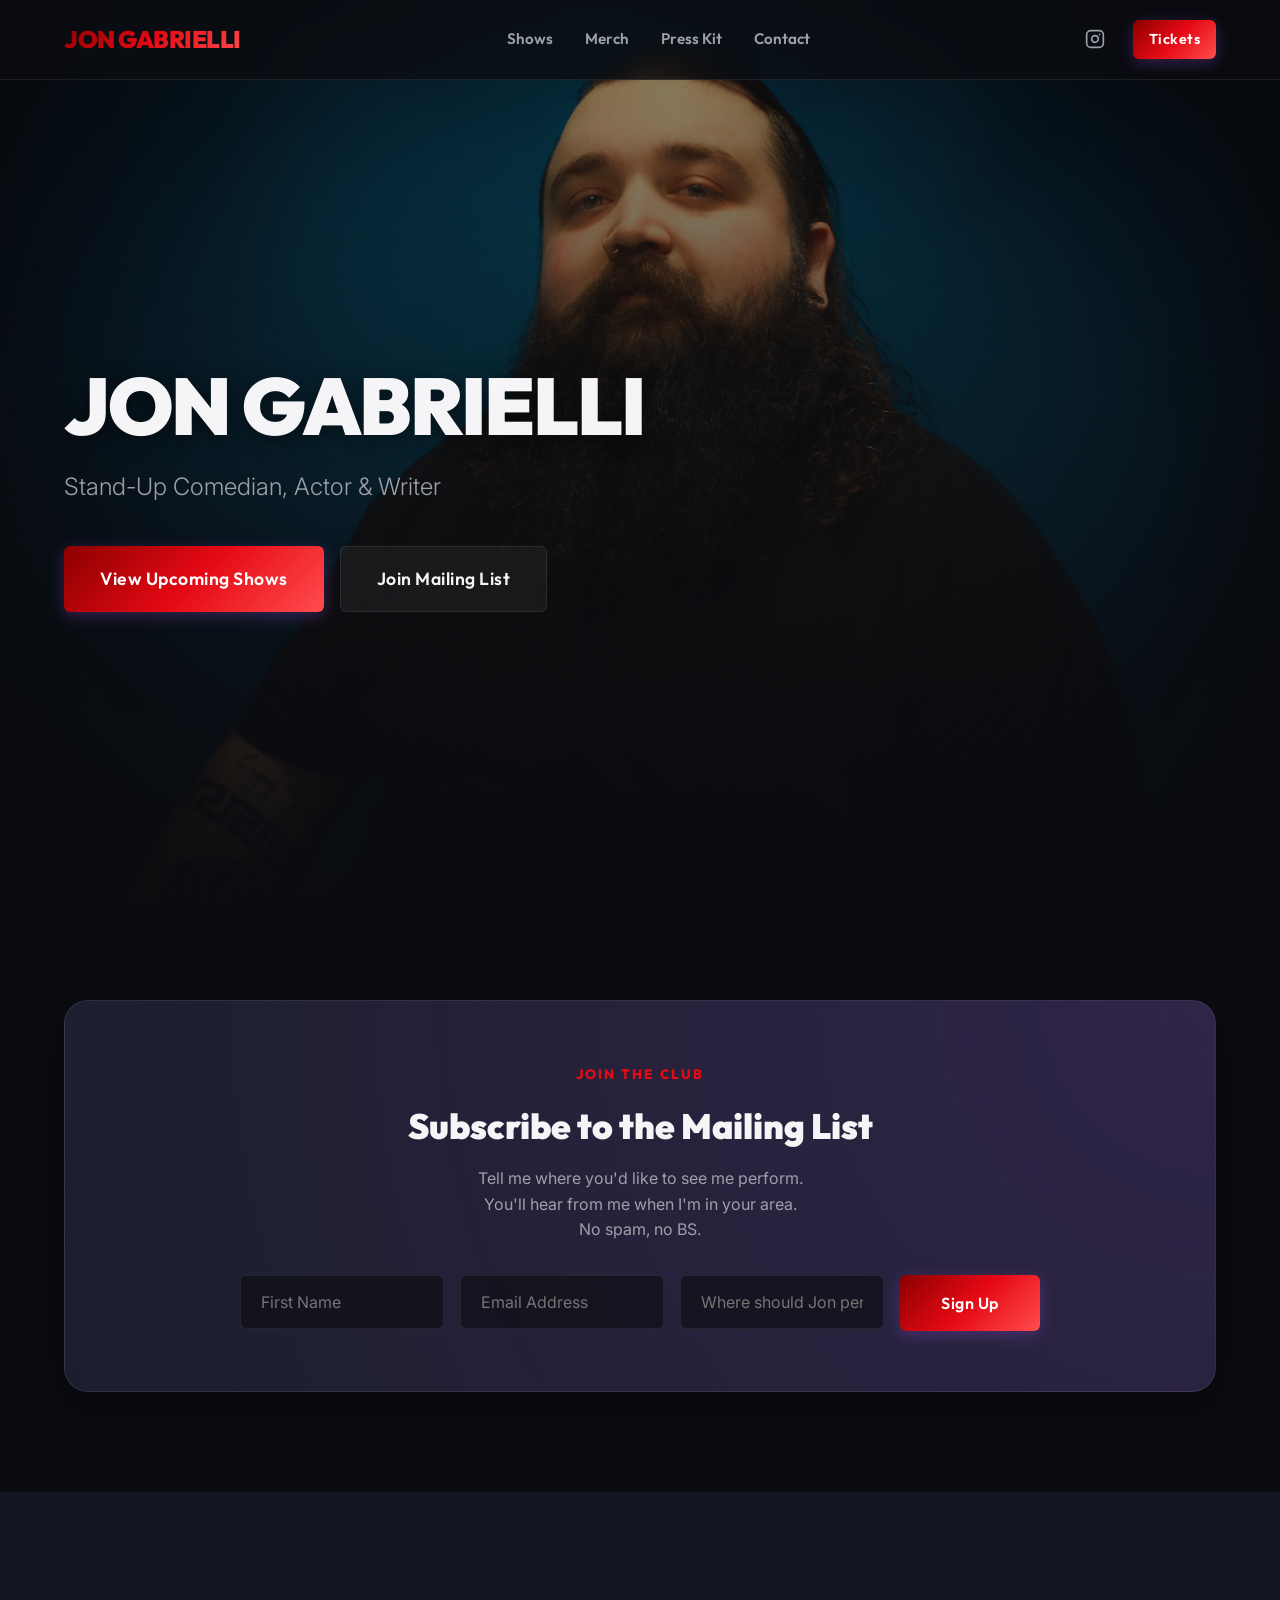
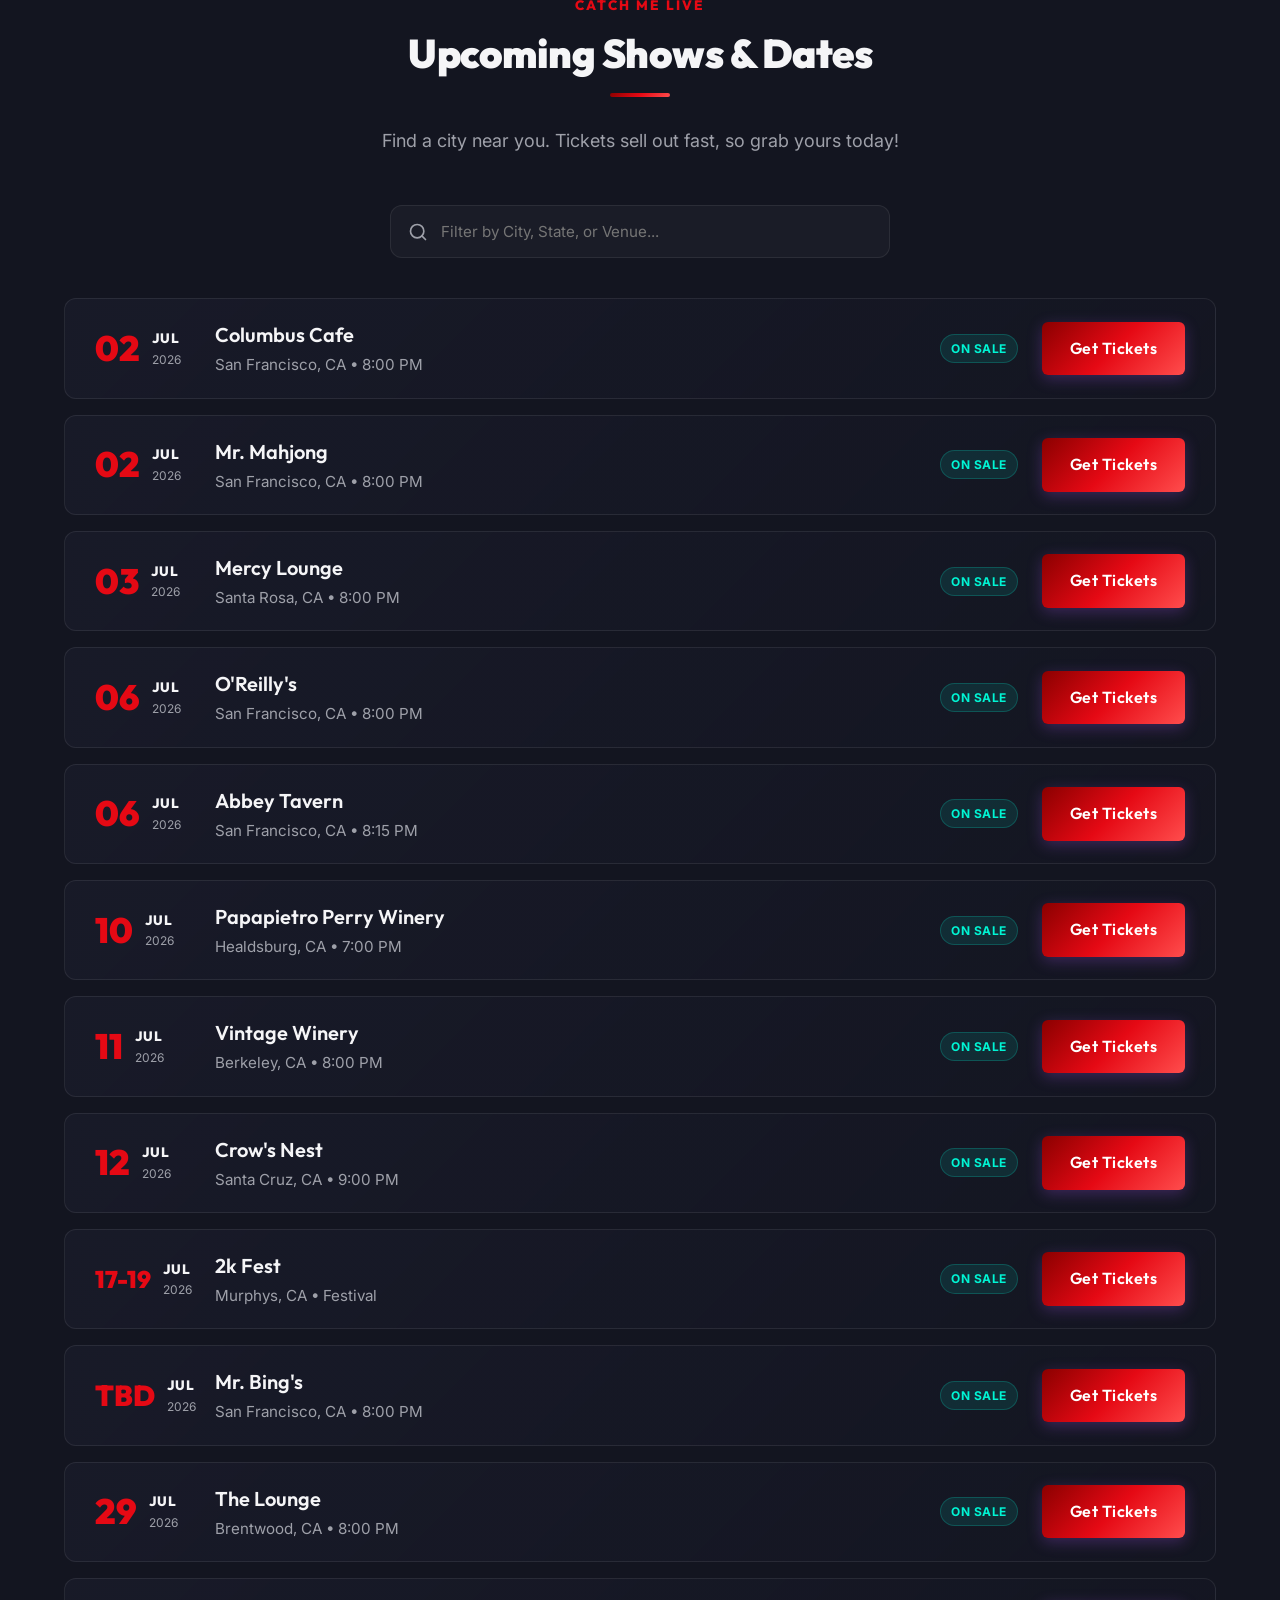
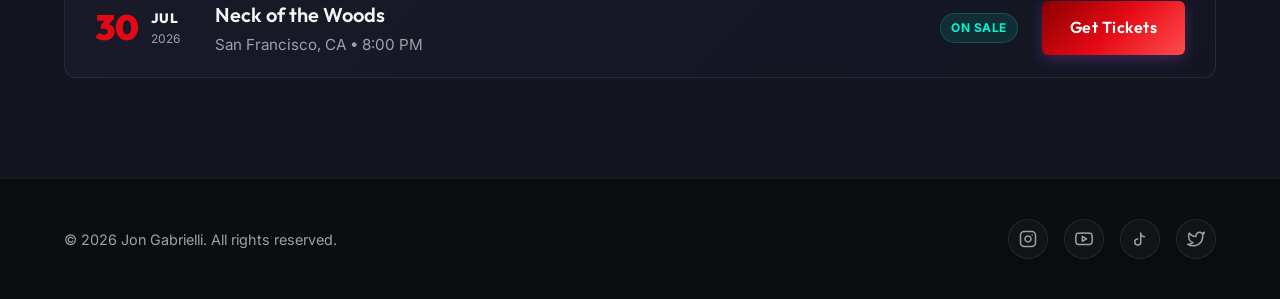
==== index.html @ cf444028 "Add upcoming July performance show dates list and search filter to homepage" ====
<!DOCTYPE html>
<html lang="en">

<head>
    <meta charset="UTF-8">
    <meta name="viewport" content="width=device-width, initial-scale=1.0">
    <meta name="description"
        content="Official homepage of stand-up comedian Jon Gabrielli. Get upcoming live shows, tickets, and join the mailing list for exclusive pre-sales.">
    <title>Jon Gabrielli | Comedian, Actor & Writer</title>
    <!-- Google Fonts -->
    <link rel="preconnect" href="https://fonts.googleapis.com">
    <link rel="preconnect" href="https://fonts.gstatic.com" crossorigin>
    <link
        href="https://fonts.googleapis.com/css2?family=Inter:wght@300;400;500;600;700&family=Outfit:wght@400;600;800;900&display=swap"
        rel="stylesheet">
    <link rel="stylesheet" href="style.css">
</head>

<body>

    <!-- Sticky Header -->
    <header class="header">
        <div class="header-container">
            <a href="index.html" class="logo">JON GABRIELLI</a>
            <nav class="nav">
                <a href="index.html" class="nav-link active">Shows</a>
                <a href="merch.html" class="nav-link">Merch</a>
                <a href="press.html" class="nav-link">Press Kit</a>
                <a href="contact.html" class="nav-link">Contact</a>
            </nav>
            <div class="header-actions">
                <a href="https://www.instagram.com/jongabcomedy/" target="_blank" rel="noopener" aria-label="Instagram" class="header-social-link">
                    <svg class="social-svg" xmlns="http://www.w3.org/2000/svg" viewBox="0 0 24 24" fill="none" stroke="currentColor" stroke-width="2" stroke-linecap="round" stroke-linejoin="round"><rect x="2" y="2" width="20" height="20" rx="5" ry="5"></rect><path d="M16 11.37A4 4 0 1 1 12.63 8 4 4 0 0 1 16 11.37z"></path><line x1="17.5" y1="6.5" x2="17.51" y2="6.5"></line></svg>
                </a>
                <a href="index.html#shows" class="btn btn-primary btn-sm header-cta">Tickets</a>
                <button class="menu-toggle-btn" id="menu-toggle-btn" aria-label="Toggle Navigation Menu">
                    <svg class="menu-icon" xmlns="http://www.w3.org/2000/svg" viewBox="0 0 24 24" fill="none" stroke="currentColor" stroke-width="2" stroke-linecap="round" stroke-linejoin="round">
                        <line x1="3" y1="12" x2="21" y2="12" class="line-mid"></line>
                        <line x1="3" y1="6" x2="21" y2="6" class="line-top"></line>
                        <line x1="3" y1="18" x2="21" y2="18" class="line-bot"></line>
                    </svg>
                </button>
            </div>
        </div>
    </header>

    <!-- Hero Section (No Scroll Down Indicator) -->
    <section id="home" class="hero"
        style="background-image: linear-gradient(rgba(11, 12, 16, 0.4), rgba(11, 12, 16, 0.95)), url('Assests/A14I5695_1_optimized_1500.jpg');">
        <div class="hero-content">
            <h1 class="hero-title">JON GABRIELLI</h1>
            <p class="hero-subtitle">Stand-Up Comedian, Actor &amp; Writer</p>
            <div class="hero-actions-container">
                <a href="index.html#shows" class="btn btn-primary btn-lg">View Upcoming Shows</a>
                <a href="index.html#newsletter" class="btn btn-secondary btn-lg">Join Mailing List</a>
            </div>
        </div>
    </section>

    <main>
        <!-- Newsletter Signup Section (Moved up, first on home page) -->
        <section id="newsletter" class="section newsletter-section">
            <div class="container">
                <div class="newsletter-card">
                    <div class="newsletter-content">
                        <span class="newsletter-tag">Join The Club</span>
                        <h2 class="newsletter-title">Subscribe to the Mailing List</h2>
                        <p class="newsletter-desc">Tell me where you'd like to see me perform.<br>You'll hear from me when I'm in your area.<br>No spam, no BS.</p>
                        <form id="newsletter-form" class="newsletter-form">
                            <div class="form-group-row">
                                <div class="form-group">
                                    <input type="text" id="nl-name" required placeholder="First Name">
                                    <span class="form-error-msg">Name is required</span>
                                </div>
                                <div class="form-group">
                                    <input type="email" id="nl-email" required placeholder="Email Address">
                                    <span class="form-error-msg">Enter a valid email address</span>
                                </div>
                                <div class="form-group">
                                    <input type="text" id="nl-city" required placeholder="Where should Jon perform?">
                                    <span class="form-error-msg">City is required</span>
                                </div>
                                <button type="submit" class="btn btn-primary btn-submit">Sign Up</button>
                            </div>
                        </form>
                        <div id="newsletter-success" class="newsletter-success-msg" style="display: none;">
                            <svg class="success-icon" xmlns="http://www.w3.org/2000/svg" viewBox="0 0 24 24" fill="none"
                                stroke="currentColor" stroke-width="3" stroke-linecap="round" stroke-linejoin="round">
                                <polyline points="20 6 9 17 4 12"></polyline>
                            </svg>
                            <h3>You're in! Check your inbox for updates.</h3>
                        </div>
                    </div>
                </div>
            </div>
        </section>

        <!-- Upcoming Shows Section (Moved down, below newsletter; no tour/touring wording) -->
        <section id="shows" class="section tour-section">
            <div class="container">
                <div class="section-header-center">
                    <span class="section-tag">Catch Me Live</span>
                    <h2 class="section-title">Upcoming Shows &amp; Dates</h2>
                    <div class="section-divider-center"></div>
                    <p class="section-subtitle">Find a city near you. Tickets sell out fast, so grab yours today!</p>
                </div>

                <!-- Search Filter -->
                <div class="tour-filter-wrapper">
                    <div class="search-input-container">
                        <svg class="search-icon" xmlns="http://www.w3.org/2000/svg" viewBox="0 0 24 24" fill="none"
                            stroke="currentColor" stroke-width="2" stroke-linecap="round" stroke-linejoin="round">
                            <circle cx="11" cy="11" r="8"></circle>
                            <line x1="21" y1="21" x2="16.65" y2="16.65"></line>
                        </svg>
                        <input type="text" id="tour-search" placeholder="Filter by City, State, or Venue...">
                    </div>
                </div>

                <!-- Shows List -->
                <div class="tour-list" id="tour-list">
                    <!-- Show Item 1 -->
                    <div class="tour-item" data-location="san francisco ca columbus cafe sf jul july 2 8pm">
                        <div class="tour-date">
                            <span class="tour-day">02</span>
                            <div class="tour-month-year">
                                <span class="tour-month">JUL</span>
                                <span class="tour-year">2026</span>
                            </div>
                        </div>
                        <div class="tour-info">
                            <h3 class="tour-venue">Columbus Cafe</h3>
                            <p class="tour-city">San Francisco, CA &bull; 8:00 PM</p>
                        </div>
                        <div class="tour-status-action">
                            <span class="badge badge-success">On Sale</span>
                            <a href="https://www.instagram.com/jongabcomedy/" target="_blank" rel="noopener" class="btn btn-primary tour-btn">Get Tickets</a>
                        </div>
                    </div>

                    <!-- Show Item 2 -->
                    <div class="tour-item" data-location="san francisco ca mr mahjong sf jul july 2 8pm">
                        <div class="tour-date">
                            <span class="tour-day">02</span>
                            <div class="tour-month-year">
                                <span class="tour-month">JUL</span>
                                <span class="tour-year">2026</span>
                            </div>
                        </div>
                        <div class="tour-info">
                            <h3 class="tour-venue">Mr. Mahjong</h3>
                            <p class="tour-city">San Francisco, CA &bull; 8:00 PM</p>
                        </div>
                        <div class="tour-status-action">
                            <span class="badge badge-success">On Sale</span>
                            <a href="https://www.instagram.com/jongabcomedy/" target="_blank" rel="noopener" class="btn btn-primary tour-btn">Get Tickets</a>
                        </div>
                    </div>

                    <!-- Show Item 3 -->
                    <div class="tour-item" data-location="santa rosa ca mercy lounge jul july 3 8pm">
                        <div class="tour-date">
                            <span class="tour-day">03</span>
                            <div class="tour-month-year">
                                <span class="tour-month">JUL</span>
                                <span class="tour-year">2026</span>
                            </div>
                        </div>
                        <div class="tour-info">
                            <h3 class="tour-venue">Mercy Lounge</h3>
                            <p class="tour-city">Santa Rosa, CA &bull; 8:00 PM</p>
                        </div>
                        <div class="tour-status-action">
                            <span class="badge badge-success">On Sale</span>
                            <a href="https://www.instagram.com/jongabcomedy/" target="_blank" rel="noopener" class="btn btn-primary tour-btn">Get Tickets</a>
                        </div>
                    </div>

                    <!-- Show Item 4 -->
                    <div class="tour-item" data-location="san francisco ca oreillys sf jul july 6 8pm">
                        <div class="tour-date">
                            <span class="tour-day">06</span>
                            <div class="tour-month-year">
                                <span class="tour-month">JUL</span>
                                <span class="tour-year">2026</span>
                            </div>
                        </div>
                        <div class="tour-info">
                            <h3 class="tour-venue">O'Reilly's</h3>
                            <p class="tour-city">San Francisco, CA &bull; 8:00 PM</p>
                        </div>
                        <div class="tour-status-action">
                            <span class="badge badge-success">On Sale</span>
                            <a href="https://www.instagram.com/jongabcomedy/" target="_blank" rel="noopener" class="btn btn-primary tour-btn">Get Tickets</a>
                        </div>
                    </div>

                    <!-- Show Item 5 -->
                    <div class="tour-item" data-location="san francisco ca abbey tavern sf jul july 6 815pm">
                        <div class="tour-date">
                            <span class="tour-day">06</span>
                            <div class="tour-month-year">
                                <span class="tour-month">JUL</span>
                                <span class="tour-year">2026</span>
                            </div>
                        </div>
                        <div class="tour-info">
                            <h3 class="tour-venue">Abbey Tavern</h3>
                            <p class="tour-city">San Francisco, CA &bull; 8:15 PM</p>
                        </div>
                        <div class="tour-status-action">
                            <span class="badge badge-success">On Sale</span>
                            <a href="https://www.instagram.com/jongabcomedy/" target="_blank" rel="noopener" class="btn btn-primary tour-btn">Get Tickets</a>
                        </div>
                    </div>

                    <!-- Show Item 6 -->
                    <div class="tour-item" data-location="healdsburg ca papapietro perry winery jul july 10 7pm">
                        <div class="tour-date">
                            <span class="tour-day">10</span>
                            <div class="tour-month-year">
                                <span class="tour-month">JUL</span>
                                <span class="tour-year">2026</span>
                            </div>
                        </div>
                        <div class="tour-info">
                            <h3 class="tour-venue">Papapietro Perry Winery</h3>
                            <p class="tour-city">Healdsburg, CA &bull; 7:00 PM</p>
                        </div>
                        <div class="tour-status-action">
                            <span class="badge badge-success">On Sale</span>
                            <a href="https://www.instagram.com/jongabcomedy/" target="_blank" rel="noopener" class="btn btn-primary tour-btn">Get Tickets</a>
                        </div>
                    </div>

                    <!-- Show Item 7 -->
                    <div class="tour-item" data-location="berkeley berekely ca vintage winery jul july 11 8pm">
                        <div class="tour-date">
                            <span class="tour-day">11</span>
                            <div class="tour-month-year">
                                <span class="tour-month">JUL</span>
                                <span class="tour-year">2026</span>
                            </div>
                        </div>
                        <div class="tour-info">
                            <h3 class="tour-venue">Vintage Winery</h3>
                            <p class="tour-city">Berkeley, CA &bull; 8:00 PM</p>
                        </div>
                        <div class="tour-status-action">
                            <span class="badge badge-success">On Sale</span>
                            <a href="https://www.instagram.com/jongabcomedy/" target="_blank" rel="noopener" class="btn btn-primary tour-btn">Get Tickets</a>
                        </div>
                    </div>

                    <!-- Show Item 8 -->
                    <div class="tour-item" data-location="santa cruz ca crows nest jul july 12 9pm">
                        <div class="tour-date">
                            <span class="tour-day">12</span>
                            <div class="tour-month-year">
                                <span class="tour-month">JUL</span>
                                <span class="tour-year">2026</span>
                            </div>
                        </div>
                        <div class="tour-info">
                            <h3 class="tour-venue">Crow's Nest</h3>
                            <p class="tour-city">Santa Cruz, CA &bull; 9:00 PM</p>
                        </div>
                        <div class="tour-status-action">
                            <span class="badge badge-success">On Sale</span>
                            <a href="https://www.instagram.com/jongabcomedy/" target="_blank" rel="noopener" class="btn btn-primary tour-btn">Get Tickets</a>
                        </div>
                    </div>

                    <!-- Show Item 9 -->
                    <div class="tour-item" data-location="murphys ca 2k fest 2kfest jul july 17 18 19">
                        <div class="tour-date">
                            <span class="tour-day" style="font-size: 1.5rem; line-height: 1.5;">17-19</span>
                            <div class="tour-month-year">
                                <span class="tour-month">JUL</span>
                                <span class="tour-year">2026</span>
                            </div>
                        </div>
                        <div class="tour-info">
                            <h3 class="tour-venue">2k Fest</h3>
                            <p class="tour-city">Murphys, CA &bull; Festival</p>
                        </div>
                        <div class="tour-status-action">
                            <span class="badge badge-success">On Sale</span>
                            <a href="https://www.instagram.com/jongabcomedy/" target="_blank" rel="noopener" class="btn btn-primary tour-btn">Get Tickets</a>
                        </div>
                    </div>

                    <!-- Show Item 10 -->
                    <div class="tour-item" data-location="san francisco ca mr bings sf jul july tbd 8pm">
                        <div class="tour-date">
                            <span class="tour-day" style="font-size: 1.8rem; line-height: 1.2;">TBD</span>
                            <div class="tour-month-year">
                                <span class="tour-month">JUL</span>
                                <span class="tour-year">2026</span>
                            </div>
                        </div>
                        <div class="tour-info">
                            <h3 class="tour-venue">Mr. Bing's</h3>
                            <p class="tour-city">San Francisco, CA &bull; 8:00 PM</p>
                        </div>
                        <div class="tour-status-action">
                            <span class="badge badge-success">On Sale</span>
                            <a href="https://www.instagram.com/jongabcomedy/" target="_blank" rel="noopener" class="btn btn-primary tour-btn">Get Tickets</a>
                        </div>
                    </div>

                    <!-- Show Item 11 -->
                    <div class="tour-item" data-location="brentwood ca the lounge jul july 29 8pm">
                        <div class="tour-date">
                            <span class="tour-day">29</span>
                            <div class="tour-month-year">
                                <span class="tour-month">JUL</span>
                                <span class="tour-year">2026</span>
                            </div>
                        </div>
                        <div class="tour-info">
                            <h3 class="tour-venue">The Lounge</h3>
                            <p class="tour-city">Brentwood, CA &bull; 8:00 PM</p>
                        </div>
                        <div class="tour-status-action">
                            <span class="badge badge-success">On Sale</span>
                            <a href="https://www.instagram.com/jongabcomedy/" target="_blank" rel="noopener" class="btn btn-primary tour-btn">Get Tickets</a>
                        </div>
                    </div>

                    <!-- Show Item 12 -->
                    <div class="tour-item" data-location="san francisco ca neck of the woods sf jul july 30 8pm">
                        <div class="tour-date">
                            <span class="tour-day">30</span>
                            <div class="tour-month-year">
                                <span class="tour-month">JUL</span>
                                <span class="tour-year">2026</span>
                            </div>
                        </div>
                        <div class="tour-info">
                            <h3 class="tour-venue">Neck of the Woods</h3>
                            <p class="tour-city">San Francisco, CA &bull; 8:00 PM</p>
                        </div>
                        <div class="tour-status-action">
                            <span class="badge badge-success">On Sale</span>
                            <a href="https://www.instagram.com/jongabcomedy/" target="_blank" rel="noopener" class="btn btn-primary tour-btn">Get Tickets</a>
                        </div>
                    </div>
                </div>

                <!-- Empty Search State -->
                <div id="no-tour-results" style="display: none; text-align: center; color: var(--color-text-secondary); margin-top: 40px; font-family: 'Outfit', sans-serif;">
                    <p>No shows found matching your search. Keep checking back for added dates!</p>
                </div>
            </div>
        </section>
    </main>

    <!-- Footer -->
    <footer class="footer">
        <div class="container">
            <div class="footer-bottom">
                <p>&copy; 2026 Jon Gabrielli. All rights reserved.</p>
                <div class="social-links">
                    <a href="https://www.instagram.com/jongabcomedy/" target="_blank" rel="noopener" aria-label="Instagram">
                        <svg class="social-svg" xmlns="http://www.w3.org/2000/svg" viewBox="0 0 24 24" fill="none"
                            stroke="currentColor" stroke-width="2" stroke-linecap="round" stroke-linejoin="round">
                            <rect x="2" y="2" width="20" height="20" rx="5" ry="5"></rect>
                            <path d="M16 11.37A4 4 0 1 1 12.63 8 4 4 0 0 1 16 11.37z"></path>
                            <line x1="17.5" y1="6.5" x2="17.51" y2="6.5"></line>
                        </svg>
                    </a>
                    <a href="https://youtube.com" target="_blank" rel="noopener" aria-label="YouTube">
                        <svg class="social-svg" xmlns="http://www.w3.org/2000/svg" viewBox="0 0 24 24" fill="none"
                            stroke="currentColor" stroke-width="2" stroke-linecap="round" stroke-linejoin="round">
                            <path
                                d="M22.54 6.42a2.78 2.78 0 0 0-1.94-2C18.88 4 12 4 12 4s-6.88 0-8.6.46a2.78 2.78 0 0 0-1.94 2A29 29 0 0 0 1 11.75a29 29 0 0 0 .46 5.33A2.78 2.78 0 0 0 3.4 19c1.72.46 8.6.46 8.6.46s6.88 0 8.6-.46a2.78 2.78 0 0 0 1.94-2 29 29 0 0 0 .46-5.25 29 29 0 0 0-.46-5.33z">
                            </path>
                            <polygon points="9.75 15.02 15.5 11.75 9.75 8.48 9.75 15.02"></polygon>
                        </svg>
                    </a>
                    <a href="https://tiktok.com" target="_blank" rel="noopener" aria-label="TikTok">
                        <svg class="social-svg" xmlns="http://www.w3.org/2000/svg" viewBox="0 0 24 24" fill="none"
                            stroke="currentColor" stroke-width="2" stroke-linecap="round" stroke-linejoin="round">
                            <path d="M9 12a4 4 0 1 0 4 4V4a5 5 0 0 0 5 5"></path>
                        </svg>
                    </a>
                    <a href="https://twitter.com" target="_blank" rel="noopener" aria-label="X">
                        <svg class="social-svg" xmlns="http://www.w3.org/2000/svg" viewBox="0 0 24 24" fill="none"
                            stroke="currentColor" stroke-width="2" stroke-linecap="round" stroke-linejoin="round">
                            <path
                                d="M23 3a10.9 10.9 0 0 1-3.14 1.53 4.48 4.48 0 0 0-7.86 3v1A10.66 10.66 0 0 1 3 4s-4 9 5 13a11.64 11.64 0 0 1-7 2c9 5 20 0 20-11.5a4.5 4.5 0 0 0-.08-.83A7.72 7.72 0 0 0 23 3z">
                            </path>
                        </svg>
                    </a>
                </div>
            </div>
        </div>
    </footer>



    <!-- Core Logic -->
    <script src="script.js"></script>
</body>

</html>
---- style.css ----
/* ==========================================================================
   DESIGN SYSTEM & VARIABLES
   ========================================================================== */
:root {
    /* Color Palette */
    --color-bg-primary: #0b0c10;
    --color-bg-secondary: #131520;
    --color-bg-card: #1c1e2e;
    --color-accent: #e50914;
    --color-accent-hover: #ff3333;
    --color-accent-rgb: 229, 9, 20;
    --color-text-primary: #f5f5f7;
    --color-text-secondary: #9ea0a9;
    --color-border: rgba(255, 255, 255, 0.08);
    --color-border-hover: rgba(255, 255, 255, 0.15);
    
    /* Semantic Colors */
    --color-success: #00f5d4;
    --color-warning: #fee440;
    --color-danger: #ff4d4d;
    
    /* Gradients */
    --grad-accent: linear-gradient(135deg, #8b0000, #e50914, #ff4d4d);
    --grad-dark: linear-gradient(180deg, rgba(11, 12, 16, 0.2) 0%, rgba(11, 12, 16, 0.95) 100%);
    --grad-card: linear-gradient(135deg, rgba(28, 30, 46, 0.6) 0%, rgba(20, 22, 34, 0.8) 100%);
    
    /* Layout & Spacing */
    --header-height: 80px;
    --container-width: 1200px;
    --border-radius-sm: 6px;
    --border-radius-md: 12px;
    --border-radius-lg: 24px;
    
    /* Transitions */
    --transition-fast: 0.2s cubic-bezier(0.25, 0.46, 0.45, 0.94);
    --transition-smooth: 0.3s cubic-bezier(0.16, 1, 0.3, 1);
    --transition-bounce: 0.5s cubic-bezier(0.175, 0.885, 0.32, 1.275);
}

/* ==========================================================================
   BASE STYLES & RESET
   ========================================================================== */
* {
    box-sizing: border-box;
    margin: 0;
    padding: 0;
}

html {
    scroll-behavior: smooth;
    font-size: 16px;
}

body {
    font-family: 'Inter', -apple-system, BlinkMacSystemFont, "Segoe UI", Roboto, Helvetica, Arial, sans-serif;
    background-color: var(--color-bg-primary);
    color: var(--color-text-primary);
    line-height: 1.6;
    overflow-x: hidden;
    -webkit-font-smoothing: antialiased;
}

a {
    color: var(--color-accent);
    text-decoration: none;
    transition: color var(--transition-fast);
}

a:hover {
    color: var(--color-accent-hover);
}

img {
    max-width: 100%;
    height: auto;
    display: block;
}

input, button, textarea {
    font-family: inherit;
    font-size: inherit;
    color: inherit;
    border: none;
    background: none;
}

input:focus, button:focus {
    outline: none;
}

/* Scrollbar Styles */
::-webkit-scrollbar {
    width: 10px;
}

::-webkit-scrollbar-track {
    background: var(--color-bg-primary);
}

::-webkit-scrollbar-thumb {
    background: rgba(255, 255, 255, 0.1);
    border-radius: 5px;
    border: 2px solid var(--color-bg-primary);
}

::-webkit-scrollbar-thumb:hover {
    background: var(--color-accent);
}

/* ==========================================================================
   REUSABLE UTILITIES & COMPONENTS
   ========================================================================== */
.container {
    max-width: var(--container-width);
    margin: 0 auto;
    padding: 0 24px;
}

.section {
    padding: 100px 0;
    position: relative;
}

.section-tag {
    display: inline-block;
    font-family: 'Outfit', sans-serif;
    font-weight: 800;
    font-size: 0.85rem;
    text-transform: uppercase;
    letter-spacing: 2px;
    color: var(--color-accent);
    margin-bottom: 12px;
}

.section-title {
    font-family: 'Outfit', sans-serif;
    font-size: 2.5rem;
    font-weight: 900;
    line-height: 1.2;
    margin-bottom: 16px;
    letter-spacing: -0.5px;
}

.section-subtitle {
    font-size: 1.125rem;
    color: var(--color-text-secondary);
    max-width: 600px;
    margin: 0 auto 40px auto;
}

.section-divider {
    width: 60px;
    height: 4px;
    background: var(--grad-accent);
    margin-bottom: 24px;
    border-radius: 2px;
}

.section-divider-center {
    width: 60px;
    height: 4px;
    background: var(--grad-accent);
    margin: 0 auto 30px auto;
    border-radius: 2px;
}

.section-header-center {
    text-align: center;
    margin-bottom: 50px;
}

/* Buttons */
.btn {
    display: inline-flex;
    align-items: center;
    justify-content: center;
    font-family: 'Outfit', sans-serif;
    font-weight: 600;
    border-radius: var(--border-radius-sm);
    padding: 14px 28px;
    cursor: pointer;
    transition: all var(--transition-fast);
    text-align: center;
    letter-spacing: 0.5px;
}

.btn-primary {
    background: var(--grad-accent);
    color: white;
    box-shadow: 0 4px 15px rgba(157, 78, 221, 0.3);
}

.btn-primary:hover {
    transform: translateY(-2px);
    box-shadow: 0 6px 20px rgba(157, 78, 221, 0.5);
    color: white;
}

.btn-primary:active {
    transform: translateY(0);
}

.btn-secondary {
    background: rgba(255, 255, 255, 0.05);
    color: var(--color-text-primary);
    border: 1px solid var(--color-border);
}

.btn-secondary:hover {
    background: rgba(255, 255, 255, 0.1);
    border-color: var(--color-border-hover);
    transform: translateY(-2px);
}

.btn-disabled {
    background: rgba(255, 255, 255, 0.05);
    color: rgba(255, 255, 255, 0.2);
    cursor: not-allowed;
    border: 1px solid rgba(255, 255, 255, 0.02);
}

.btn-sm {
    padding: 8px 16px;
    font-size: 0.9rem;
}

.btn-lg {
    padding: 18px 36px;
    font-size: 1.1rem;
}

.btn-block {
    display: flex;
    width: 100%;
}

.btn-icon-text {
    gap: 8px;
}

.btn-svg {
    width: 18px;
    height: 18px;
}

/* Badges */
.badge {
    display: inline-block;
    padding: 4px 10px;
    border-radius: 20px;
    font-size: 0.75rem;
    font-weight: 700;
    text-transform: uppercase;
    letter-spacing: 0.5px;
}

.badge-success {
    background: rgba(0, 245, 212, 0.1);
    color: var(--color-success);
    border: 1px solid rgba(0, 245, 212, 0.2);
}

.badge-warning {
    background: rgba(254, 228, 64, 0.1);
    color: var(--color-warning);
    border: 1px solid rgba(254, 228, 64, 0.2);
}

.badge-danger {
    background: rgba(247, 37, 133, 0.1);
    color: var(--color-danger);
    border: 1px solid rgba(247, 37, 133, 0.2);
}

/* ==========================================================================
   HEADER SECTION
   ========================================================================== */
.header {
    position: fixed;
    top: 0;
    left: 0;
    width: 100%;
    height: var(--header-height);
    background: rgba(11, 12, 16, 0.75);
    backdrop-filter: blur(12px);
    -webkit-backdrop-filter: blur(12px);
    border-bottom: 1px solid var(--color-border);
    z-index: 99;
    display: flex;
    align-items: center;
    transition: background var(--transition-fast);
}

.header-container {
    width: 100%;
    max-width: var(--container-width);
    margin: 0 auto;
    padding: 0 24px;
    display: flex;
    justify-content: space-between;
    align-items: center;
}

.logo {
    font-family: 'Outfit', sans-serif;
    font-weight: 900;
    font-size: 1.5rem;
    letter-spacing: -0.5px;
    color: var(--color-text-primary);
    background: var(--grad-accent);
    -webkit-background-clip: text;
    -webkit-text-fill-color: transparent;
    transition: transform var(--transition-fast);
}

.logo:hover {
    transform: scale(1.02);
}

.nav {
    display: flex;
    gap: 32px;
}

.nav-link {
    font-family: 'Outfit', sans-serif;
    font-weight: 600;
    color: var(--color-text-secondary);
    font-size: 0.95rem;
    transition: color var(--transition-fast), transform var(--transition-fast);
    position: relative;
    padding: 8px 0;
}

.nav-link::after {
    content: '';
    position: absolute;
    bottom: 0;
    left: 0;
    width: 0;
    height: 2px;
    background: var(--grad-accent);
    transition: width var(--transition-fast);
}

.nav-link:hover {
    color: var(--color-text-primary);
}

.nav-link:hover::after {
    width: 100%;
}

.header-actions {
    display: flex;
    align-items: center;
    gap: 20px;
}

.header-social-link {
    color: var(--color-text-secondary);
    display: flex;
    align-items: center;
    justify-content: center;
    padding: 8px;
    transition: color var(--transition-fast);
}

.header-social-link:hover {
    color: var(--color-accent);
}

.header-social-link .social-svg {
    width: 20px;
    height: 20px;
}

.cart-btn {
    position: relative;
    cursor: pointer;
    padding: 8px;
    border-radius: 50%;
    background: rgba(255, 255, 255, 0.05);
    border: 1px solid var(--color-border);
    display: flex;
    align-items: center;
    justify-content: center;
    transition: all var(--transition-fast);
}

.cart-btn:hover {
    background: rgba(255, 255, 255, 0.1);
    transform: scale(1.05);
    border-color: var(--color-border-hover);
}

.cart-icon {
    width: 20px;
    height: 20px;
    stroke: var(--color-text-primary);
}

.cart-badge {
    position: absolute;
    top: -5px;
    right: -5px;
    background: var(--grad-accent);
    color: white;
    font-family: 'Outfit', sans-serif;
    font-size: 0.7rem;
    font-weight: 800;
    width: 18px;
    height: 18px;
    border-radius: 50%;
    display: flex;
    align-items: center;
    justify-content: center;
    box-shadow: 0 2px 8px rgba(157, 78, 221, 0.5);
    border: 1px solid var(--color-bg-primary);
}

/* ==========================================================================
   HERO SECTION
   ========================================================================== */
.hero {
    height: 100vh;
    min-height: 650px;
    background-size: cover;
    background-position: center 20%;
    background-repeat: no-repeat;
    display: flex;
    align-items: center;
    position: relative;
    padding-top: var(--header-height);
}

.hero-content {
    max-width: var(--container-width);
    margin: 0 auto;
    padding: 0 24px;
    width: 100%;
    position: relative;
    z-index: 2;
}

.hero-tagline {
    font-family: 'Outfit', sans-serif;
    font-weight: 800;
    font-size: 1.1rem;
    letter-spacing: 6px;
    color: var(--color-accent);
    display: block;
    margin-bottom: 12px;
}

.hero-title {
    font-family: 'Outfit', sans-serif;
    font-size: 5rem;
    font-weight: 900;
    line-height: 0.95;
    margin-bottom: 24px;
    letter-spacing: -2px;
    text-shadow: 0 4px 20px rgba(0, 0, 0, 0.5);
}

.hero-subtitle {
    font-size: 1.5rem;
    font-weight: 300;
    color: var(--color-text-secondary);
    margin-bottom: 40px;
    max-width: 600px;
}

.hero-actions-container {
    display: flex;
    gap: 16px;
}

.main-content-spacing {
    padding-top: calc(var(--header-height) + 40px);
    min-height: 80vh;
}

/* ==========================================================================
   BIO SECTION
   ========================================================================== */
.bio-grid {
    display: grid;
    grid-template-columns: 1fr 1.2fr;
    gap: 60px;
    align-items: center;
}

.bio-img-wrapper {
    position: relative;
}

.bio-img {
    border-radius: var(--border-radius-md);
    position: relative;
    z-index: 2;
    box-shadow: 0 10px 30px rgba(0, 0, 0, 0.5);
    border: 1px solid var(--color-border);
}

.bio-img-backdrop {
    position: absolute;
    top: 20px;
    left: -20px;
    right: 20px;
    bottom: -20px;
    border: 2px solid var(--color-accent);
    border-radius: var(--border-radius-md);
    z-index: 1;
    opacity: 0.3;
}

.bio-text p {
    color: var(--color-text-secondary);
    margin-bottom: 20px;
}

.bio-signature {
    margin-top: 30px;
}

.sig-text {
    font-family: 'Outfit', sans-serif;
    font-size: 1.5rem;
    font-weight: 800;
    color: var(--color-text-primary);
    font-style: italic;
}

/* ==========================================================================
   TOUR DATES SECTION
   ========================================================================== */
.tour-section {
    background-color: var(--color-bg-secondary);
}

.tour-filter-wrapper {
    max-width: 500px;
    margin: 0 auto 40px auto;
}

.search-input-container {
    position: relative;
    display: flex;
    align-items: center;
}

.search-icon {
    position: absolute;
    left: 18px;
    width: 20px;
    height: 20px;
    stroke: var(--color-text-secondary);
}

.search-input-container input {
    width: 100%;
    padding: 16px 20px 16px 50px;
    background: rgba(255, 255, 255, 0.03);
    border: 1px solid var(--color-border);
    border-radius: var(--border-radius-md);
    color: var(--color-text-primary);
    font-size: 0.95rem;
    transition: all var(--transition-fast);
}

.search-input-container input:focus {
    border-color: var(--color-accent);
    background: rgba(255, 255, 255, 0.06);
    box-shadow: 0 0 0 3px rgba(157, 78, 221, 0.15);
}

.tour-list {
    display: flex;
    flex-direction: column;
    gap: 16px;
}

.tour-item {
    display: grid;
    grid-template-columns: 100px 1fr 260px;
    align-items: center;
    background: var(--grad-card);
    border: 1px solid var(--color-border);
    border-radius: var(--border-radius-md);
    padding: 20px 30px;
    transition: all var(--transition-fast);
}

.tour-item:hover:not(.sold-out) {
    transform: translateY(-2px);
    border-color: var(--color-border-hover);
    box-shadow: 0 8px 24px rgba(0, 0, 0, 0.2);
}

.tour-date {
    display: flex;
    align-items: center;
    gap: 12px;
}

.tour-day {
    font-family: 'Outfit', sans-serif;
    font-size: 2.2rem;
    font-weight: 900;
    color: var(--color-accent);
    line-height: 1;
}

.tour-month-year {
    display: flex;
    flex-direction: column;
}

.tour-month {
    font-family: 'Outfit', sans-serif;
    font-weight: 800;
    font-size: 0.85rem;
    letter-spacing: 1px;
}

.tour-year {
    font-size: 0.75rem;
    color: var(--color-text-secondary);
}

.tour-info {
    padding-left: 20px;
}

.tour-venue {
    font-family: 'Outfit', sans-serif;
    font-size: 1.25rem;
    font-weight: 600;
    margin-bottom: 2px;
}

.tour-city {
    color: var(--color-text-secondary);
    font-size: 0.95rem;
}

.tour-status-action {
    display: flex;
    align-items: center;
    justify-content: flex-end;
    gap: 24px;
}

.tour-item.sold-out {
    opacity: 0.55;
}

.no-results {
    text-align: center;
    padding: 40px;
    color: var(--color-text-secondary);
    background: rgba(255, 255, 255, 0.02);
    border: 1px dashed var(--color-border);
    border-radius: var(--border-radius-md);
}

/* ==========================================================================
   MERCH STORE SECTION
   ========================================================================== */
.merch-grid {
    display: grid;
    grid-template-columns: repeat(auto-fill, minmax(260px, 1fr));
    gap: 30px;
}

.merch-card {
    background: var(--color-bg-card);
    border: 1px solid var(--color-border);
    border-radius: var(--border-radius-md);
    overflow: hidden;
    transition: all var(--transition-smooth);
    display: flex;
    flex-direction: column;
}

.merch-card:hover {
    transform: translateY(-5px);
    border-color: rgba(255, 255, 255, 0.15);
    box-shadow: 0 12px 30px rgba(0, 0, 0, 0.3);
}

.merch-img-container {
    position: relative;
    padding-top: 100%; /* 1:1 Aspect Ratio */
    background: rgba(255, 255, 255, 0.02);
    overflow: hidden;
}

.merch-img {
    position: absolute;
    top: 0;
    left: 0;
    width: 100%;
    height: 100%;
    object-fit: cover;
    transition: transform var(--transition-smooth);
}

.merch-card:hover .merch-img {
    transform: scale(1.05);
}

.merch-badge {
    position: absolute;
    top: 12px;
    left: 12px;
    background: var(--grad-accent);
    color: white;
    font-family: 'Outfit', sans-serif;
    font-weight: 800;
    font-size: 0.7rem;
    padding: 4px 10px;
    border-radius: 4px;
    letter-spacing: 0.5px;
    text-transform: uppercase;
}

.merch-info {
    padding: 24px;
    flex-grow: 1;
    display: flex;
    flex-direction: column;
}

.merch-name {
    font-family: 'Outfit', sans-serif;
    font-weight: 600;
    font-size: 1.15rem;
    margin-bottom: 8px;
    line-height: 1.3;
}

.merch-price {
    font-family: 'Outfit', sans-serif;
    font-size: 1.25rem;
    font-weight: 800;
    color: var(--color-accent);
    margin-bottom: 12px;
}

.merch-desc {
    color: var(--color-text-secondary);
    font-size: 0.85rem;
    margin-bottom: 20px;
    flex-grow: 1;
    line-height: 1.5;
}

.add-to-cart-btn {
    width: 100%;
}

/* ==========================================================================
   PRESS KIT (EPK) SECTION
   ========================================================================== */
.press-section {
    background-color: var(--color-bg-secondary);
}

.press-downloads-panel {
    display: grid;
    grid-template-columns: 1fr 1fr;
    gap: 30px;
    margin-bottom: 60px;
}

.press-download-card {
    background: var(--color-bg-card);
    border: 1px solid var(--color-border);
    border-radius: var(--border-radius-md);
    padding: 30px;
    display: flex;
    flex-direction: column;
    align-items: flex-start;
}

.press-download-card h3 {
    font-family: 'Outfit', sans-serif;
    font-size: 1.35rem;
    margin-bottom: 8px;
}

.press-download-card p {
    color: var(--color-text-secondary);
    margin-bottom: 24px;
    font-size: 0.95rem;
}

.press-bio-card {
    background: var(--color-bg-card);
    border: 1px solid var(--color-border);
    border-radius: var(--border-radius-md);
    padding: 40px;
    margin: 0 auto 60px auto;
    max-width: 900px;
    box-shadow: 0 10px 30px rgba(0, 0, 0, 0.2);
}

.press-bio-card h2 {
    font-family: 'Outfit', sans-serif;
    font-size: 1.5rem;
    margin-bottom: 20px;
    color: var(--color-accent);
    text-align: center;
}

.press-bio-card p {
    color: var(--color-text-secondary);
    line-height: 1.8;
    font-size: 1.05rem;
    text-align: justify;
}

.press-subtitle-sub {
    font-family: 'Outfit', sans-serif;
    font-size: 1.5rem;
    font-weight: 800;
    margin-bottom: 30px;
    text-align: center;
}

.press-grid {
    display: grid;
    grid-template-columns: repeat(auto-fill, minmax(320px, 1fr));
    gap: 24px;
}

.press-item {
    position: relative;
    border-radius: var(--border-radius-md);
    overflow: hidden;
    padding-top: 66.66%; /* 3:2 Aspect Ratio */
    box-shadow: 0 4px 15px rgba(0, 0, 0, 0.3);
    border: 1px solid var(--color-border);
    background: rgba(255, 255, 255, 0.02);
}

.press-img {
    position: absolute;
    top: 0;
    left: 0;
    width: 100%;
    height: 100%;
    object-fit: cover;
    transition: transform var(--transition-smooth);
}

.press-img.face-focus {
    object-position: center top;
}

.press-img.face-lower {
    object-position: center 75%;
}

.press-item:hover .press-img {
    transform: scale(1.03);
}

.press-item-overlay {
    position: absolute;
    top: 0;
    left: 0;
    right: 0;
    bottom: 0;
    background: rgba(11, 12, 16, 0.6);
    backdrop-filter: blur(4px);
    display: flex;
    justify-content: center;
    align-items: center;
    gap: 16px;
    opacity: 0;
    transition: opacity var(--transition-fast);
}

.press-item:hover .press-item-overlay {
    opacity: 1;
}

.press-action-btn {
    width: 48px;
    height: 48px;
    border-radius: 50%;
    background: var(--grad-accent);
    color: white;
    display: flex;
    align-items: center;
    justify-content: center;
    cursor: pointer;
    box-shadow: 0 4px 10px rgba(0, 0, 0, 0.3);
    transition: transform var(--transition-fast), background var(--transition-fast);
}

.press-action-btn:hover {
    transform: scale(1.1);
}

.press-action-btn svg {
    width: 22px;
    height: 22px;
}

.press-action-btn.download-btn {
    background: rgba(255, 255, 255, 0.1);
    color: white;
    border: 1px solid rgba(255, 255, 255, 0.2);
}

.press-action-btn.download-btn:hover {
    background: white;
    color: var(--color-bg-primary);
}

/* ==========================================================================
   MAILING LIST / NEWSLETTER SECTION
   ========================================================================== */
.newsletter-card {
    background: radial-gradient(circle at top right, rgba(157, 78, 221, 0.15), rgba(11, 12, 16, 0)), var(--color-bg-card);
    border: 1px solid var(--color-border);
    border-radius: var(--border-radius-lg);
    padding: 60px 40px;
    text-align: center;
    box-shadow: 0 15px 40px rgba(0, 0, 0, 0.4);
    position: relative;
    overflow: hidden;
}

.newsletter-tag {
    font-family: 'Outfit', sans-serif;
    font-weight: 800;
    font-size: 0.85rem;
    color: var(--color-accent);
    text-transform: uppercase;
    letter-spacing: 2px;
    margin-bottom: 12px;
    display: inline-block;
}

.newsletter-title {
    font-family: 'Outfit', sans-serif;
    font-size: 2.2rem;
    font-weight: 900;
    margin-bottom: 12px;
}

.newsletter-desc {
    color: var(--color-text-secondary);
    max-width: 500px;
    margin: 0 auto 32px auto;
    font-size: 1rem;
}

.newsletter-form {
    max-width: 800px;
    margin: 0 auto;
}

.form-group-row {
    display: flex;
    gap: 16px;
    align-items: flex-start;
}

.form-group {
    flex-grow: 1;
    position: relative;
    display: flex;
    flex-direction: column;
}

.form-group input {
    width: 100%;
    padding: 16px 20px;
    background: rgba(11, 12, 16, 0.6);
    border: 1px solid var(--color-border);
    border-radius: var(--border-radius-sm);
    color: var(--color-text-primary);
    transition: all var(--transition-fast);
}

.form-group input:focus {
    border-color: var(--color-accent);
    background: rgba(11, 12, 16, 0.8);
}

.form-error-msg {
    color: var(--color-danger);
    font-size: 0.75rem;
    margin-top: 6px;
    text-align: left;
    display: none;
}

.form-group.has-error input {
    border-color: var(--color-danger);
}

.form-group.has-error .form-error-msg {
    display: block;
}

.btn-submit {
    height: 56px;
    min-width: 140px;
}

.newsletter-success-msg {
    padding: 20px;
    display: flex;
    flex-direction: column;
    align-items: center;
    gap: 16px;
}

.success-icon {
    width: 48px;
    height: 48px;
    color: var(--color-success);
    background: rgba(0, 245, 212, 0.1);
    padding: 10px;
    border-radius: 50%;
    border: 1px solid rgba(0, 245, 212, 0.2);
}

.newsletter-success-msg h3 {
    font-family: 'Outfit', sans-serif;
    font-size: 1.5rem;
    font-weight: 800;
}

/* ==========================================================================
   CONTACT SECTION
   ========================================================================== */
.contact-grid {
    display: grid;
    grid-template-columns: repeat(3, 1fr);
    gap: 30px;
}

.contact-card {
    background: var(--grad-card);
    border: 1px solid var(--color-border);
    border-radius: var(--border-radius-md);
    padding: 40px 30px;
    text-align: center;
    transition: all var(--transition-fast);
}

.contact-card:hover {
    transform: translateY(-2px);
    border-color: var(--color-border-hover);
}

.contact-icon-wrapper {
    width: 60px;
    height: 60px;
    border-radius: 50%;
    background: rgba(157, 78, 221, 0.1);
    border: 1px solid rgba(157, 78, 221, 0.2);
    display: flex;
    align-items: center;
    justify-content: center;
    margin: 0 auto 24px auto;
    color: var(--color-accent);
}

.contact-icon-wrapper svg {
    width: 24px;
    height: 24px;
}

.contact-card h3 {
    font-family: 'Outfit', sans-serif;
    font-size: 1.25rem;
    font-weight: 600;
    margin-bottom: 8px;
}

.contact-name {
    font-weight: 500;
    margin-bottom: 4px;
    color: var(--color-text-primary);
}

.contact-email {
    font-size: 0.95rem;
}

/* ==========================================================================
   FOOTER SECTION
   ========================================================================== */
.footer {
    border-top: 1px solid var(--color-border);
    padding: 40px 0;
    background-color: var(--color-bg-primary);
}

.footer-bottom {
    display: flex;
    justify-content: space-between;
    align-items: center;
}

.footer-bottom p {
    color: var(--color-text-secondary);
    font-size: 0.9rem;
}

.social-links {
    display: flex;
    gap: 16px;
}

.social-links a {
    width: 40px;
    height: 40px;
    border-radius: 50%;
    background: rgba(255, 255, 255, 0.03);
    border: 1px solid var(--color-border);
    display: flex;
    align-items: center;
    justify-content: center;
    color: var(--color-text-secondary);
    transition: all var(--transition-fast);
}

.social-links a:hover {
    color: white;
    background: rgba(255, 255, 255, 0.08);
    transform: translateY(-2px);
    border-color: var(--color-border-hover);
}

.social-svg {
    width: 18px;
    height: 18px;
}

/* ==========================================================================
   SHOPPING CART DRAWER
   ========================================================================== */
.cart-drawer-overlay {
    position: fixed;
    top: 0;
    left: 0;
    width: 100vw;
    height: 100vh;
    background: rgba(11, 12, 16, 0.7);
    backdrop-filter: blur(5px);
    z-index: 1000;
    opacity: 0;
    pointer-events: none;
    transition: opacity 0.3s ease;
}

.cart-drawer-overlay.active {
    opacity: 1;
    pointer-events: auto;
}

.cart-drawer {
    position: fixed;
    top: 0;
    right: -420px;
    width: 420px;
    max-width: 100%;
    height: 100vh;
    background: var(--color-bg-secondary);
    border-left: 1px solid var(--color-border);
    box-shadow: -10px 0 30px rgba(0, 0, 0, 0.5);
    z-index: 1001;
    display: flex;
    flex-direction: column;
    transition: right 0.3s cubic-bezier(0.16, 1, 0.3, 1);
}

.cart-drawer.active {
    right: 0;
}

.cart-header {
    padding: 24px;
    border-bottom: 1px solid var(--color-border);
    display: flex;
    justify-content: space-between;
    align-items: center;
}

.cart-header h2 {
    font-family: 'Outfit', sans-serif;
    font-size: 1.4rem;
    font-weight: 800;
}

.close-btn {
    cursor: pointer;
    width: 32px;
    height: 32px;
    border-radius: 50%;
    background: rgba(255, 255, 255, 0.05);
    border: 1px solid var(--color-border);
    display: flex;
    align-items: center;
    justify-content: center;
    color: var(--color-text-secondary);
    transition: all var(--transition-fast);
}

.close-btn:hover {
    background: rgba(255, 255, 255, 0.1);
    color: white;
}

.close-btn svg {
    width: 16px;
    height: 16px;
}

.cart-items {
    flex-grow: 1;
    overflow-y: auto;
    padding: 24px;
    display: flex;
    flex-direction: column;
    gap: 20px;
}

.cart-empty-message {
    height: 100%;
    display: flex;
    flex-direction: column;
    align-items: center;
    justify-content: center;
    text-align: center;
    color: var(--color-text-secondary);
    gap: 16px;
}

.empty-icon {
    width: 48px;
    height: 48px;
    opacity: 0.3;
}

.cart-item {
    display: flex;
    gap: 16px;
    align-items: center;
    padding-bottom: 20px;
    border-bottom: 1px solid rgba(255, 255, 255, 0.05);
}

.cart-item-img {
    width: 70px;
    height: 70px;
    object-fit: cover;
    border-radius: 6px;
    border: 1px solid var(--color-border);
}

.cart-item-info {
    flex-grow: 1;
}

.cart-item-name {
    font-family: 'Outfit', sans-serif;
    font-weight: 600;
    font-size: 0.95rem;
    margin-bottom: 4px;
    color: var(--color-text-primary);
}

.cart-item-price {
    font-size: 0.9rem;
    color: var(--color-accent);
    font-weight: 600;
}

.cart-item-qty-controls {
    display: flex;
    align-items: center;
    gap: 12px;
    margin-top: 8px;
}

.qty-btn {
    width: 24px;
    height: 24px;
    border-radius: 4px;
    border: 1px solid var(--color-border);
    background: rgba(255, 255, 255, 0.03);
    cursor: pointer;
    display: flex;
    align-items: center;
    justify-content: center;
    font-size: 0.8rem;
    transition: all var(--transition-fast);
}

.qty-btn:hover {
    background: rgba(255, 255, 255, 0.08);
}

.cart-item-qty {
    font-size: 0.9rem;
    font-weight: 600;
}

.cart-item-remove {
    cursor: pointer;
    color: var(--color-text-secondary);
    padding: 8px;
    display: flex;
    align-items: center;
    justify-content: center;
    transition: color var(--transition-fast);
}

.cart-item-remove:hover {
    color: var(--color-danger);
}

.cart-item-remove svg {
    width: 18px;
    height: 18px;
}

.cart-footer {
    padding: 24px;
    border-top: 1px solid var(--color-border);
    background: rgba(11, 12, 16, 0.4);
    display: flex;
    flex-direction: column;
    gap: 16px;
}

.cart-summary-line {
    display: flex;
    justify-content: space-between;
    font-size: 0.95rem;
    color: var(--color-text-secondary);
}

.total-line {
    font-family: 'Outfit', sans-serif;
    font-size: 1.25rem;
    font-weight: 800;
    color: var(--color-text-primary);
    border-top: 1px solid var(--color-border);
    padding-top: 12px;
}

/* ==========================================================================
   LIGHTBOX MODAL
   ========================================================================== */
.lightbox-modal {
    position: fixed;
    top: 0;
    left: 0;
    width: 100vw;
    height: 100vh;
    background: rgba(11, 12, 16, 0.95);
    backdrop-filter: blur(10px);
    z-index: 2000;
    display: none;
    justify-content: center;
    align-items: center;
    opacity: 0;
    transition: opacity 0.3s ease;
}

.lightbox-modal.active {
    display: flex;
    opacity: 1;
}

.lightbox-close {
    position: absolute;
    top: 30px;
    right: 30px;
    width: 44px;
    height: 44px;
    border-radius: 50%;
    background: rgba(255, 255, 255, 0.05);
    color: white;
    cursor: pointer;
    display: flex;
    align-items: center;
    justify-content: center;
    transition: background var(--transition-fast);
}

.lightbox-close:hover {
    background: rgba(255, 255, 255, 0.15);
}

.lightbox-close svg {
    width: 20px;
    height: 20px;
}

.lightbox-arrow {
    position: absolute;
    top: 50%;
    transform: translateY(-50%);
    width: 50px;
    height: 50px;
    border-radius: 50%;
    background: rgba(255, 255, 255, 0.05);
    color: white;
    cursor: pointer;
    display: flex;
    align-items: center;
    justify-content: center;
    transition: background var(--transition-fast);
}

.lightbox-arrow:hover {
    background: rgba(255, 255, 255, 0.15);
}

.lightbox-arrow svg {
    width: 22px;
    height: 22px;
}

.lightbox-arrow-left {
    left: 30px;
}

.lightbox-arrow-right {
    right: 30px;
}

.lightbox-content {
    max-width: 80%;
    max-height: 80%;
    display: flex;
    flex-direction: column;
    align-items: center;
}

.lightbox-img {
    max-width: 100%;
    max-height: 70vh;
    object-fit: contain;
    border-radius: var(--border-radius-md);
    box-shadow: 0 10px 40px rgba(0, 0, 0, 0.8);
    border: 1px solid var(--color-border);
}

.lightbox-caption {
    margin-top: 16px;
    color: var(--color-text-secondary);
    font-size: 0.95rem;
    font-family: 'Outfit', sans-serif;
    letter-spacing: 0.5px;
}

.lightbox-actions {
    position: absolute;
    bottom: 35px;
}

/* ==========================================================================
   CHECKOUT MODAL
   ========================================================================== */
.checkout-modal-overlay {
    position: fixed;
    top: 0;
    left: 0;
    width: 100vw;
    height: 100vh;
    background: rgba(11, 12, 16, 0.8);
    backdrop-filter: blur(8px);
    z-index: 1010;
    display: none;
    opacity: 0;
    transition: opacity 0.3s ease;
}

.checkout-modal-overlay.active {
    display: block;
    opacity: 1;
}

.checkout-modal {
    position: fixed;
    top: 50%;
    left: 50%;
    transform: translate(-50%, -50%) scale(0.9);
    width: 500px;
    max-width: 90%;
    max-height: 90vh;
    background: var(--color-bg-secondary);
    border: 1px solid var(--color-border);
    border-radius: var(--border-radius-lg);
    box-shadow: 0 20px 50px rgba(0, 0, 0, 0.6);
    z-index: 1011;
    display: none;
    flex-direction: column;
    padding: 40px;
    overflow-y: auto;
    transition: transform 0.3s cubic-bezier(0.16, 1, 0.3, 1), opacity 0.3s ease;
}

.checkout-modal.active {
    display: flex;
    transform: translate(-50%, -50%) scale(1);
    opacity: 1;
}

.checkout-modal .close-btn {
    position: absolute;
    top: 24px;
    right: 24px;
}

.checkout-modal h2 {
    font-family: 'Outfit', sans-serif;
    font-size: 1.8rem;
    font-weight: 900;
    margin-bottom: 8px;
    background: var(--grad-accent);
    -webkit-background-clip: text;
    -webkit-text-fill-color: transparent;
}

.checkout-modal p {
    color: var(--color-text-secondary);
    font-size: 0.95rem;
    margin-bottom: 24px;
}

.checkout-summary-box {
    background: rgba(255, 255, 255, 0.02);
    border: 1px solid var(--color-border);
    border-radius: var(--border-radius-md);
    padding: 16px 20px;
    margin-bottom: 24px;
    display: flex;
    justify-content: space-between;
    font-size: 0.9rem;
}

.checkout-summary-box strong {
    color: var(--color-text-primary);
}

.checkout-form-view form {
    display: flex;
    flex-direction: column;
    gap: 16px;
}

.form-group-chk {
    display: flex;
    flex-direction: column;
    gap: 6px;
}

.form-group-chk label {
    font-size: 0.75rem;
    text-transform: uppercase;
    letter-spacing: 1px;
    color: var(--color-text-secondary);
    font-weight: 700;
}

.form-group-chk input {
    background: rgba(11, 12, 16, 0.5);
    border: 1px solid var(--color-border);
    border-radius: var(--border-radius-sm);
    padding: 12px 16px;
    color: var(--color-text-primary);
    font-size: 0.95rem;
    transition: all var(--transition-fast);
}

.form-group-chk input:focus {
    border-color: var(--color-accent);
    background: rgba(11, 12, 16, 0.7);
}

.form-row-two {
    display: grid;
    grid-template-columns: 1fr 1fr;
    gap: 16px;
}

.form-row-three {
    display: grid;
    grid-template-columns: 2fr 1fr 1.5fr;
    gap: 16px;
}

.checkout-success-view {
    text-align: center;
    padding: 20px 0;
}

.success-icon-large {
    color: var(--color-success);
    margin-bottom: 24px;
}

.success-icon-large svg {
    width: 64px;
    height: 64px;
}

.checkout-success-view h2 {
    background: none;
    -webkit-text-fill-color: var(--color-text-primary);
    color: var(--color-text-primary);
    margin-bottom: 12px;
}

.checkout-success-view p {
    margin-bottom: 30px;
}

/* ==========================================================================
   RESPONSIVENESS (MEDIA QUERIES)
   ========================================================================== */

/* Tablet & Smaller Layouts */
@media (max-width: 1024px) {
    .section {
        padding: 80px 0;
    }
    
    .hero-title {
        font-size: 4rem;
    }
    
    .bio-grid {
        grid-template-columns: 1fr;
        gap: 40px;
    }
    
    .bio-img-wrapper {
        max-width: 480px;
        margin: 0 auto;
    }
    
    .tour-item {
        grid-template-columns: 80px 1fr 200px;
        padding: 16px 20px;
    }
    
    .contact-grid {
        grid-template-columns: repeat(3, 1fr);
        gap: 20px;
    }
}

/* Mobile Menu Toggle Button base style */
.menu-toggle-btn {
    display: none;
}

/* Mobile & Smaller Layouts */
@media (max-width: 768px) {
    :root {
        --header-height: 70px;
    }
    
    .section {
        padding: 60px 0;
    }
    
    .section-title {
        font-size: 2rem;
    }
    
    .header-cta {
        display: none; /* Hide ticket CTA in header on mobile */
    }
    
    .menu-toggle-btn {
        display: flex;
        align-items: center;
        justify-content: center;
        background: none;
        border: none;
        color: var(--color-text);
        cursor: pointer;
        padding: 8px;
        z-index: 1010; /* Above header */
    }
    
    .menu-icon {
        width: 24px;
        height: 24px;
    }
    
    .menu-icon line {
        transition: transform 0.3s ease, opacity 0.3s ease;
        transform-origin: center;
    }
    
    /* Transforming hamburger icon into X close icon */
    .menu-toggle-btn.active .line-mid {
        opacity: 0;
    }
    .menu-toggle-btn.active .line-top {
        transform: rotate(45deg) translate(5px, 5px);
    }
    .menu-toggle-btn.active .line-bot {
        transform: rotate(-45deg) translate(5px, -5px);
    }

    /* Responsive Overlay Navigation */
    .nav {
        display: flex !important; /* Override layout checks */
        flex-direction: column;
        justify-content: center;
        align-items: center;
        position: fixed;
        top: 0;
        left: 0;
        width: 100%;
        height: 100vh;
        background: rgba(11, 12, 16, 0.98);
        backdrop-filter: blur(15px);
        -webkit-backdrop-filter: blur(15px);
        gap: 32px;
        z-index: 1000; /* Covering screen */
        opacity: 0;
        pointer-events: none;
        transition: opacity 0.3s cubic-bezier(0.4, 0, 0.2, 1);
    }
    
    .nav.active {
        opacity: 1;
        pointer-events: auto;
    }
    
    .nav .nav-link {
        font-family: 'Outfit', sans-serif;
        font-size: 1.75rem;
        font-weight: 600;
        color: var(--color-text-secondary);
        margin: 0;
        padding: 8px 16px;
    }
    
    .nav .nav-link::after {
        display: none; /* Hide desktop underline animations */
    }
    
    .nav .nav-link:hover, 
    .nav .nav-link.active {
        color: var(--color-accent);
    }
    
    /* Small screen menu style - center logo */
    .header-container {
        justify-content: space-between;
    }
    
    .hero {
        align-items: center;
        text-align: center;
    }
    
    .hero-title {
        font-size: 2.8rem;
        letter-spacing: -1px;
    }
    
    .hero-subtitle {
        font-size: 1.2rem;
        margin-bottom: 32px;
    }
    
    .hero-actions-container {
        flex-direction: column;
        gap: 12px;
        align-items: center;
    }
    
    .hero-actions-container .btn {
        width: 100%;
        max-width: 280px;
    }
    
    .tour-item {
        grid-template-columns: 1fr;
        gap: 16px;
        text-align: center;
        padding: 24px;
    }
    
    .tour-date {
        justify-content: center;
    }
    
    .tour-info {
        padding-left: 0;
    }
    
    .tour-status-action {
        flex-direction: column;
        justify-content: center;
        gap: 12px;
    }
    
    .tour-status-action .btn {
        width: 100%;
    }
    
    .press-downloads-panel {
        grid-template-columns: 1fr;
        gap: 20px;
    }
    
    .newsletter-card {
        padding: 40px 20px;
    }
    
    .form-group-row {
        flex-direction: column;
        gap: 12px;
    }
    
    .form-group {
        width: 100%;
    }
    
    .btn-submit {
        width: 100%;
    }
    
    .contact-grid {
        grid-template-columns: 1fr;
        gap: 20px;
    }
    
    .footer-bottom {
        flex-direction: column-reverse;
        gap: 20px;
        text-align: center;
    }
    
    .cart-drawer {
        width: 100%;
        right: -100%;
    }
    
    .lightbox-arrow {
        width: 40px;
        height: 40px;
    }
    
    .lightbox-arrow-left {
        left: 10px;
    }
    
    .lightbox-arrow-right {
        right: 10px;
    }
    
    .lightbox-content {
        max-width: 90%;
    }
    
    .lightbox-close {
        top: 20px;
        right: 20px;
    }
}
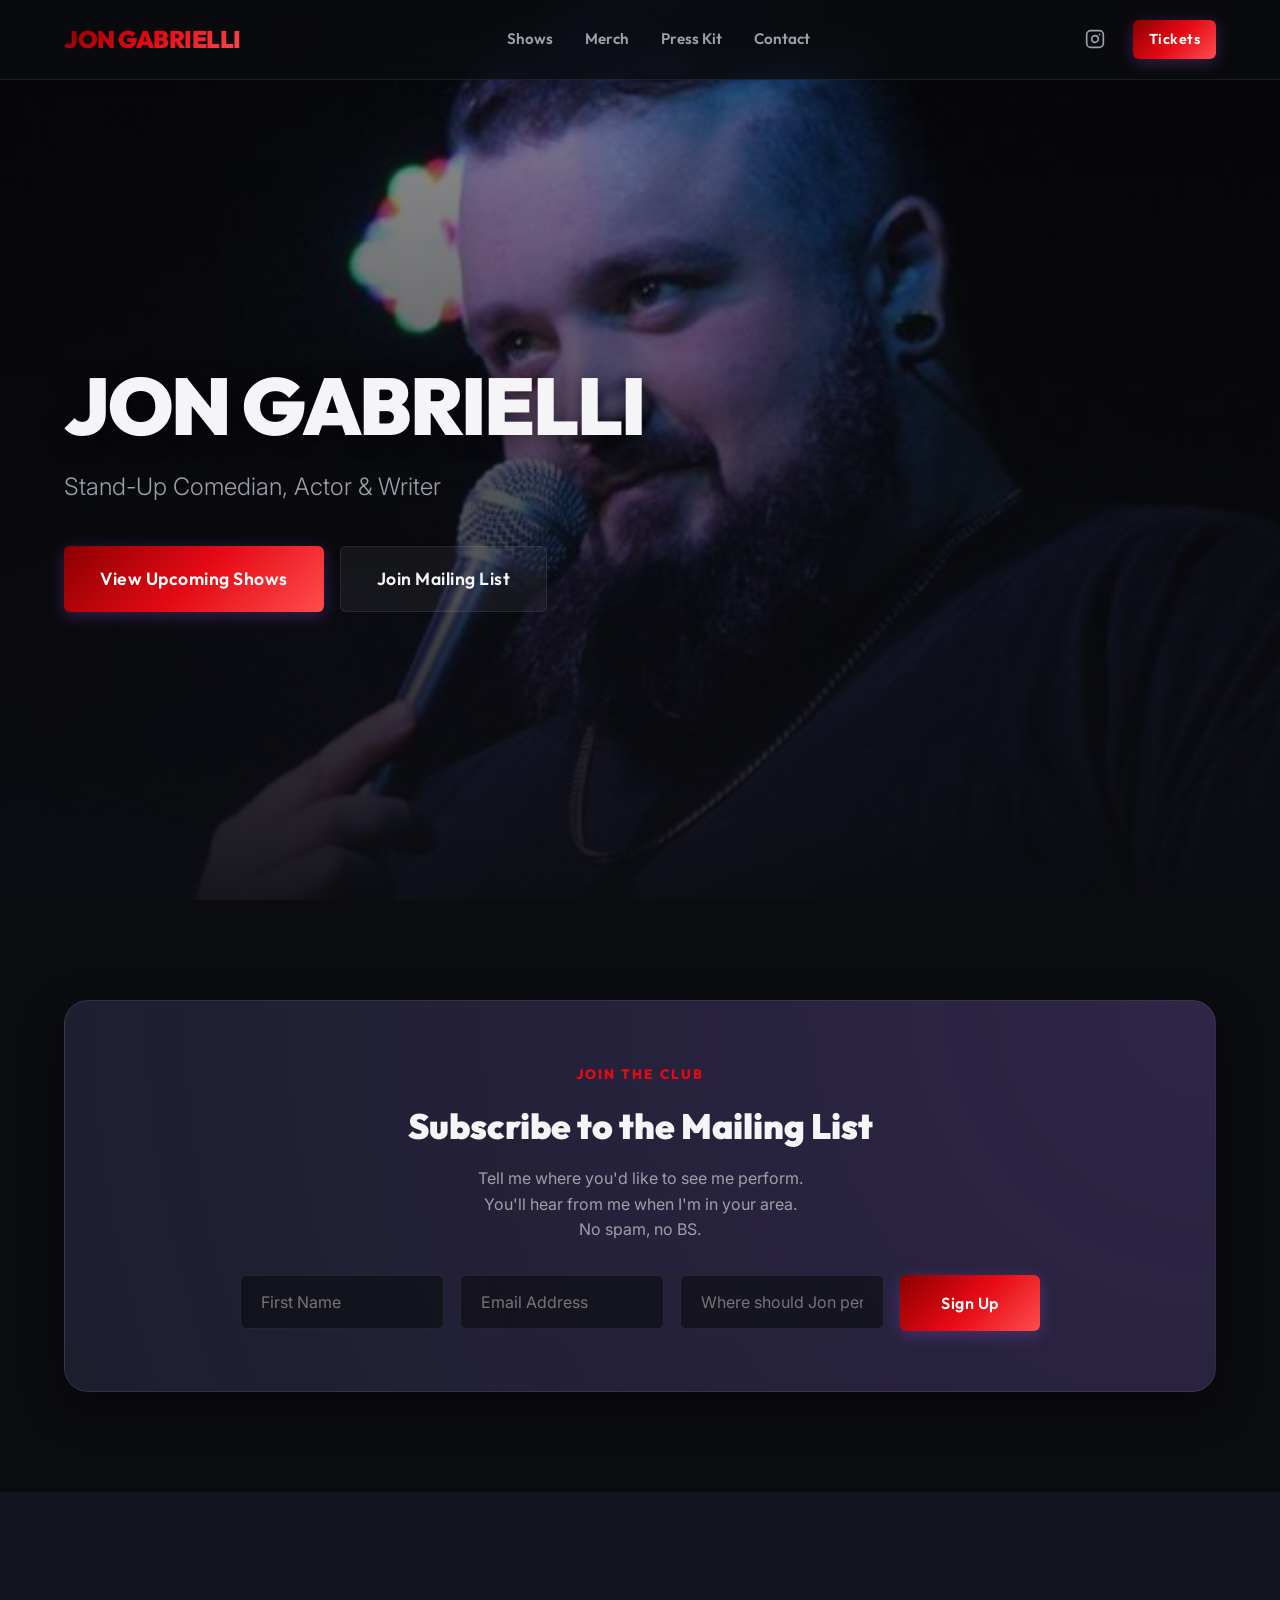
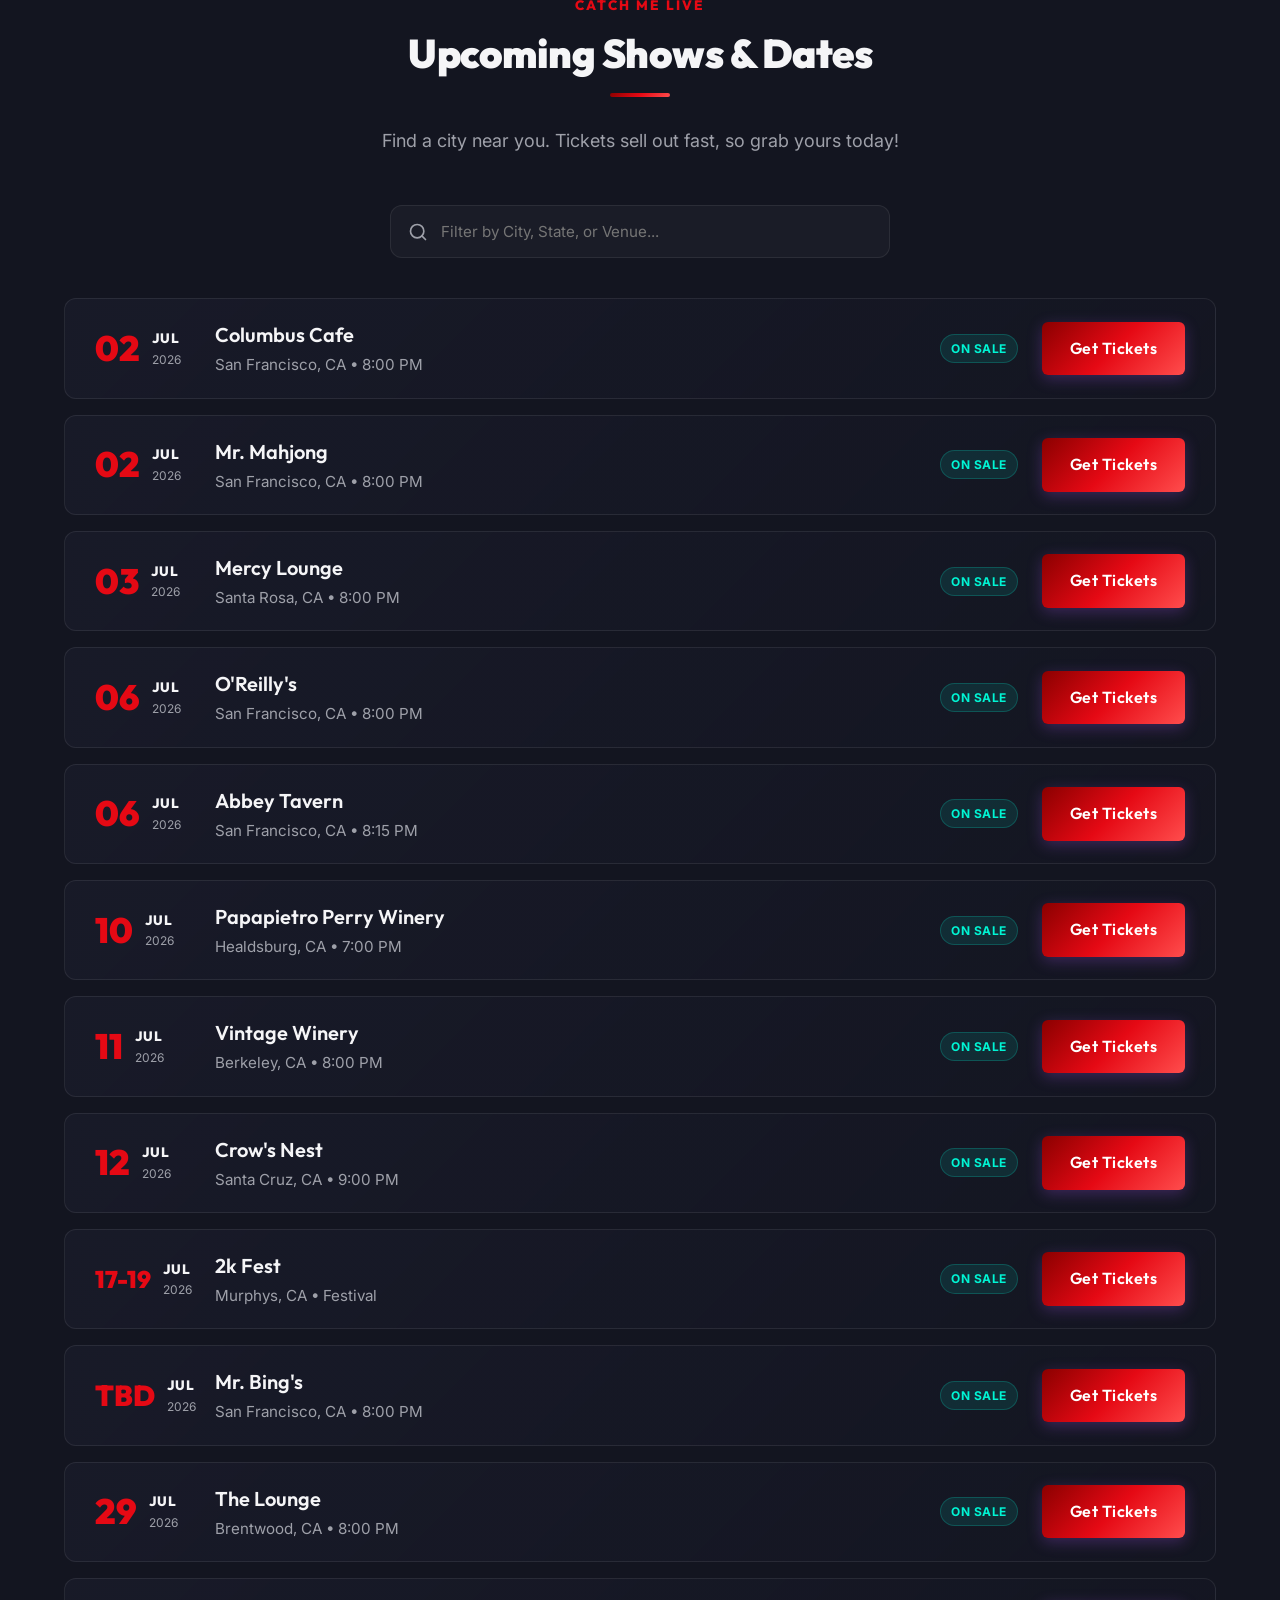
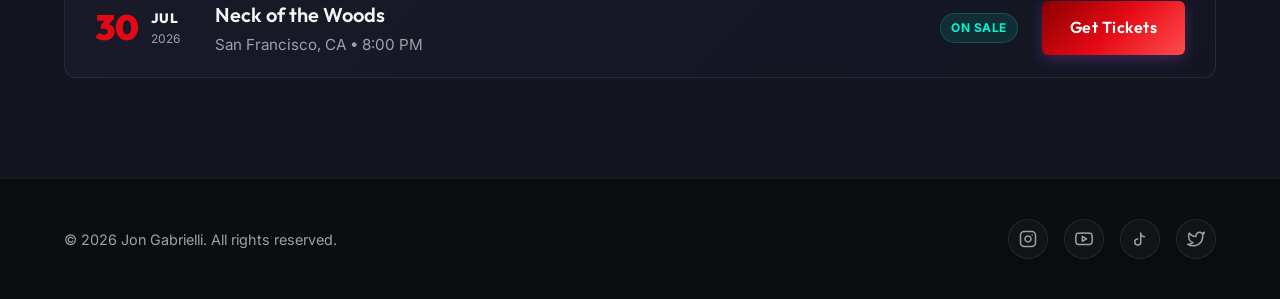
==== commit bf5bb5fd: "Update homepage hero fold background picture to IMG_20250908_113914_384.jpg" ====
--- a/index.html
+++ b/index.html
@@ -23,7 +23,7 @@
         <div class="header-container">
             <a href="index.html" class="logo">JON GABRIELLI</a>
             <nav class="nav">
-                <a href="index.html" class="nav-link active">Shows</a>
+                <a href="#shows" class="nav-link active">Shows</a>
                 <a href="merch.html" class="nav-link">Merch</a>
                 <a href="press.html" class="nav-link">Press Kit</a>
                 <a href="contact.html" class="nav-link">Contact</a>
@@ -46,13 +46,13 @@
 
     <!-- Hero Section (No Scroll Down Indicator) -->
     <section id="home" class="hero"
-        style="background-image: linear-gradient(rgba(11, 12, 16, 0.4), rgba(11, 12, 16, 0.95)), url('Assests/A14I5695_1_optimized_1500.jpg');">
+        style="background-image: linear-gradient(rgba(11, 12, 16, 0.4), rgba(11, 12, 16, 0.95)), url('Assests/IMG_20250908_113914_384.jpg');">
         <div class="hero-content">
             <h1 class="hero-title">JON GABRIELLI</h1>
             <p class="hero-subtitle">Stand-Up Comedian, Actor &amp; Writer</p>
             <div class="hero-actions-container">
-                <a href="index.html#shows" class="btn btn-primary btn-lg">View Upcoming Shows</a>
-                <a href="index.html#newsletter" class="btn btn-secondary btn-lg">Join Mailing List</a>
+                <a href="#shows" class="btn btn-primary btn-lg">View Upcoming Shows</a>
+                <a href="#newsletter" class="btn btn-secondary btn-lg">Join Mailing List</a>
             </div>
         </div>
     </section>
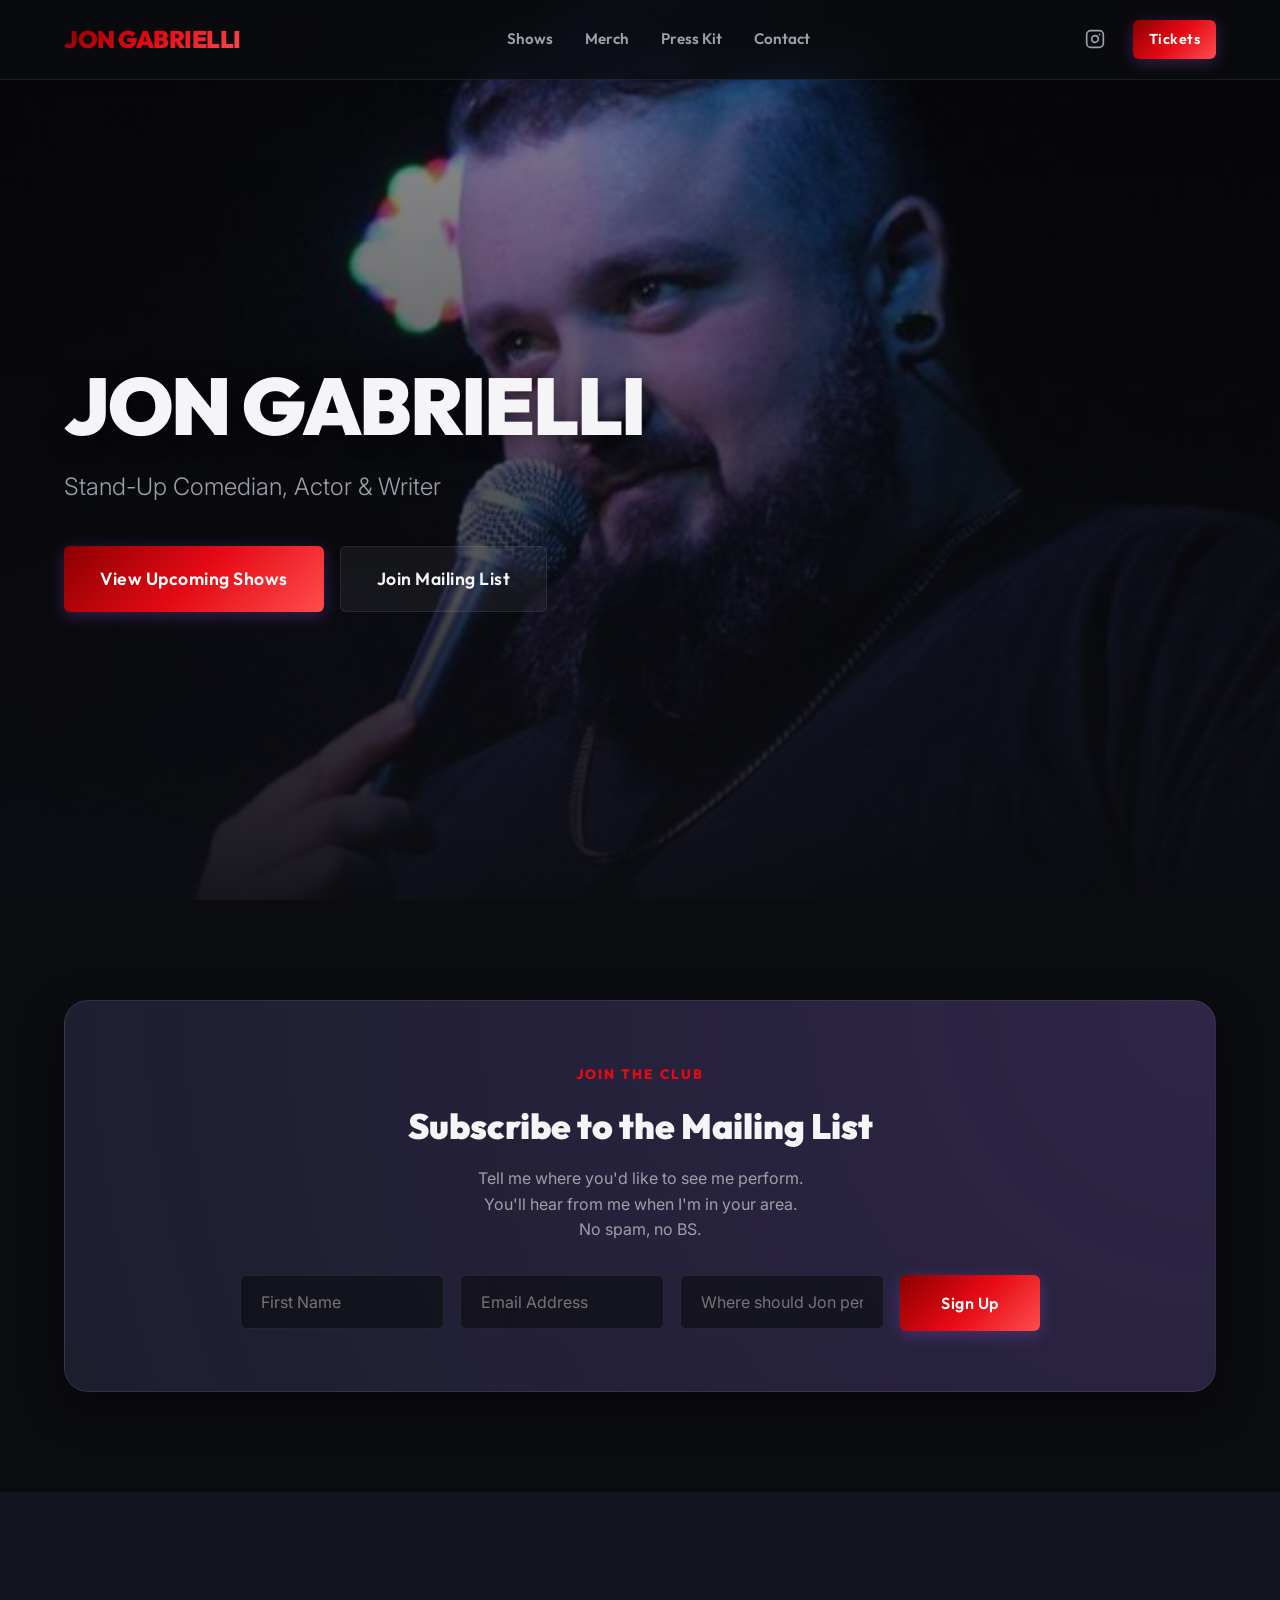
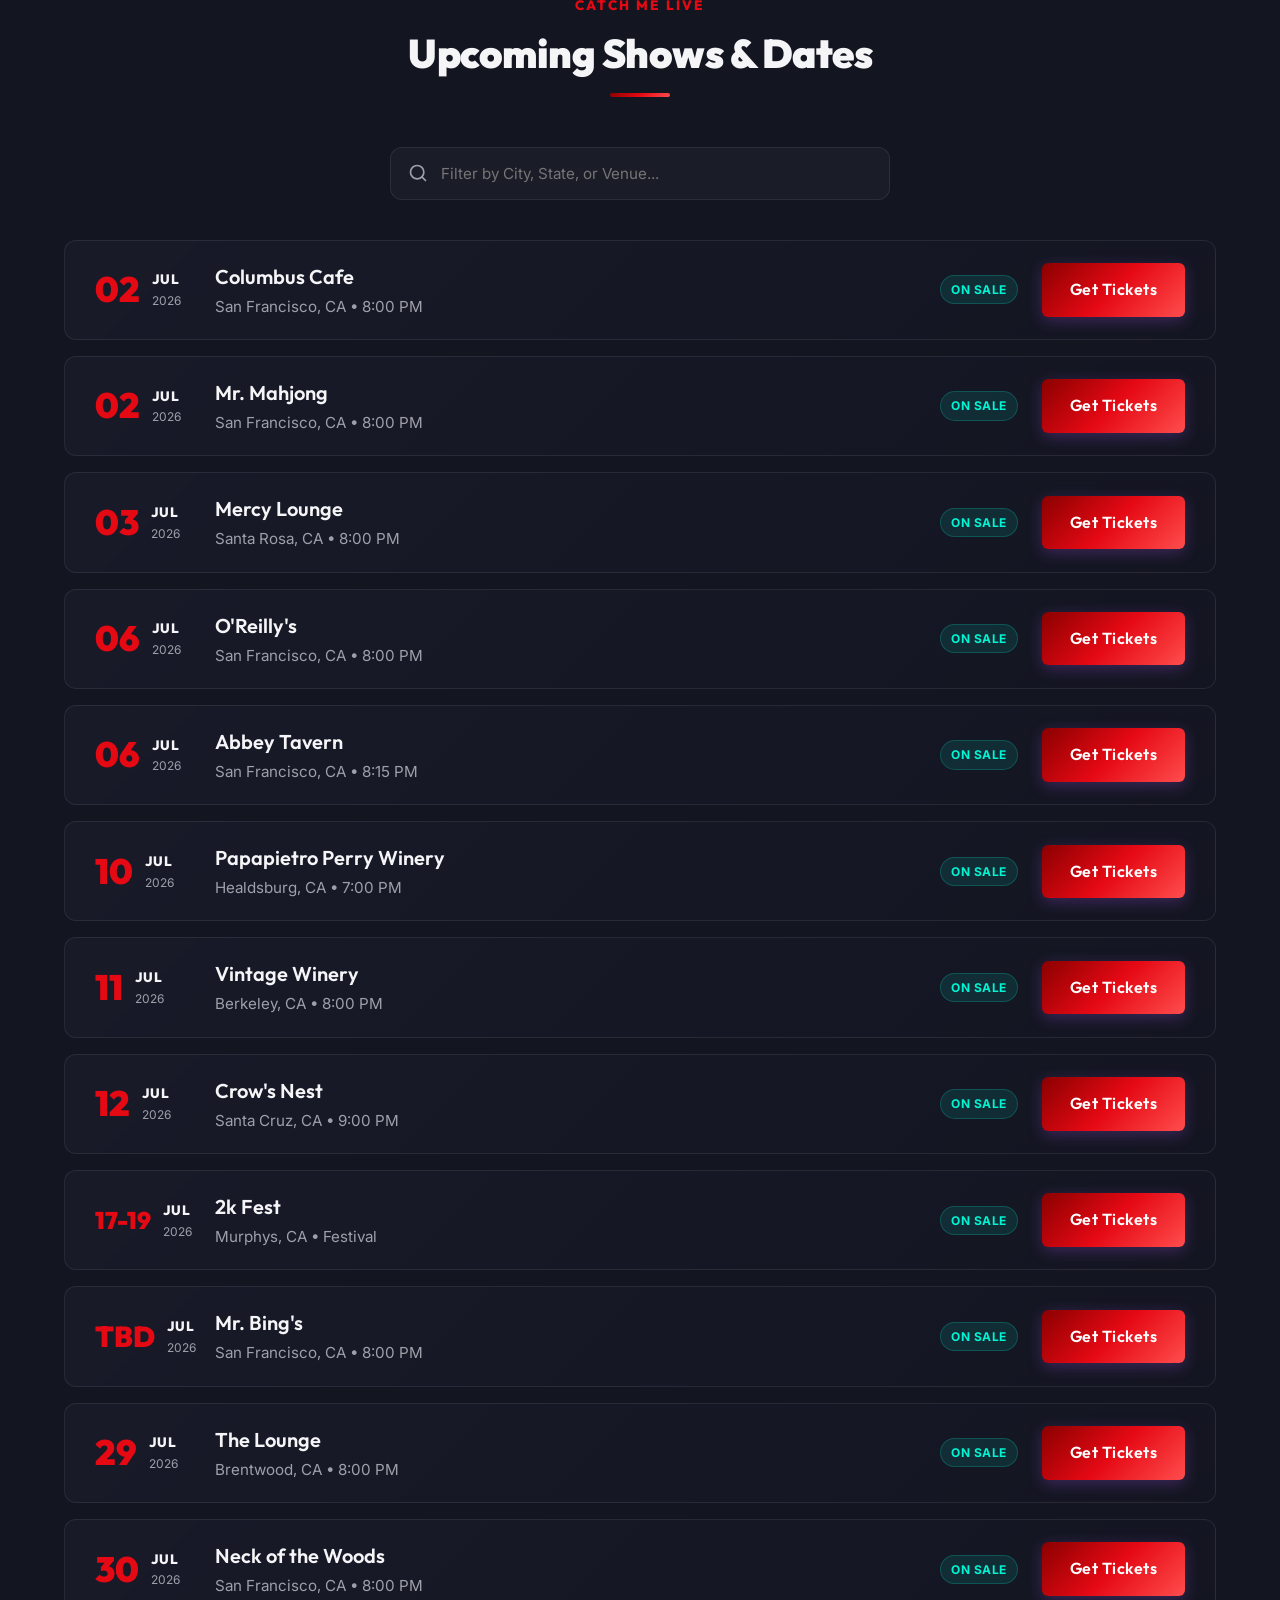
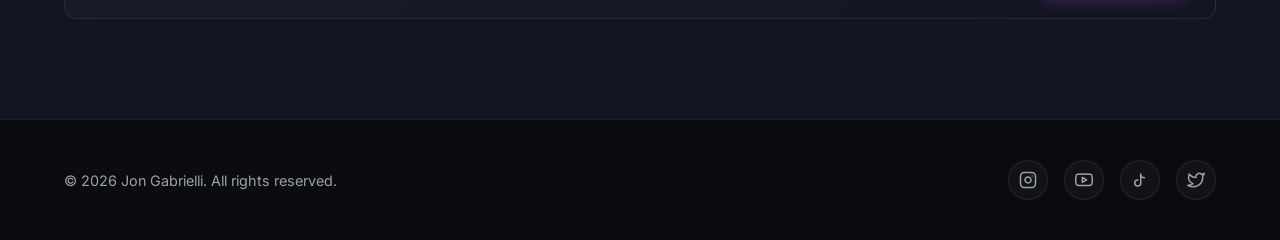
==== commit 69cd28ad: "Remove subtitle under Upcoming Shows section header" ====
--- a/index.html
+++ b/index.html
@@ -102,7 +102,6 @@
                     <span class="section-tag">Catch Me Live</span>
                     <h2 class="section-title">Upcoming Shows &amp; Dates</h2>
                     <div class="section-divider-center"></div>
-                    <p class="section-subtitle">Find a city near you. Tickets sell out fast, so grab yours today!</p>
                 </div>
 
                 <!-- Search Filter -->
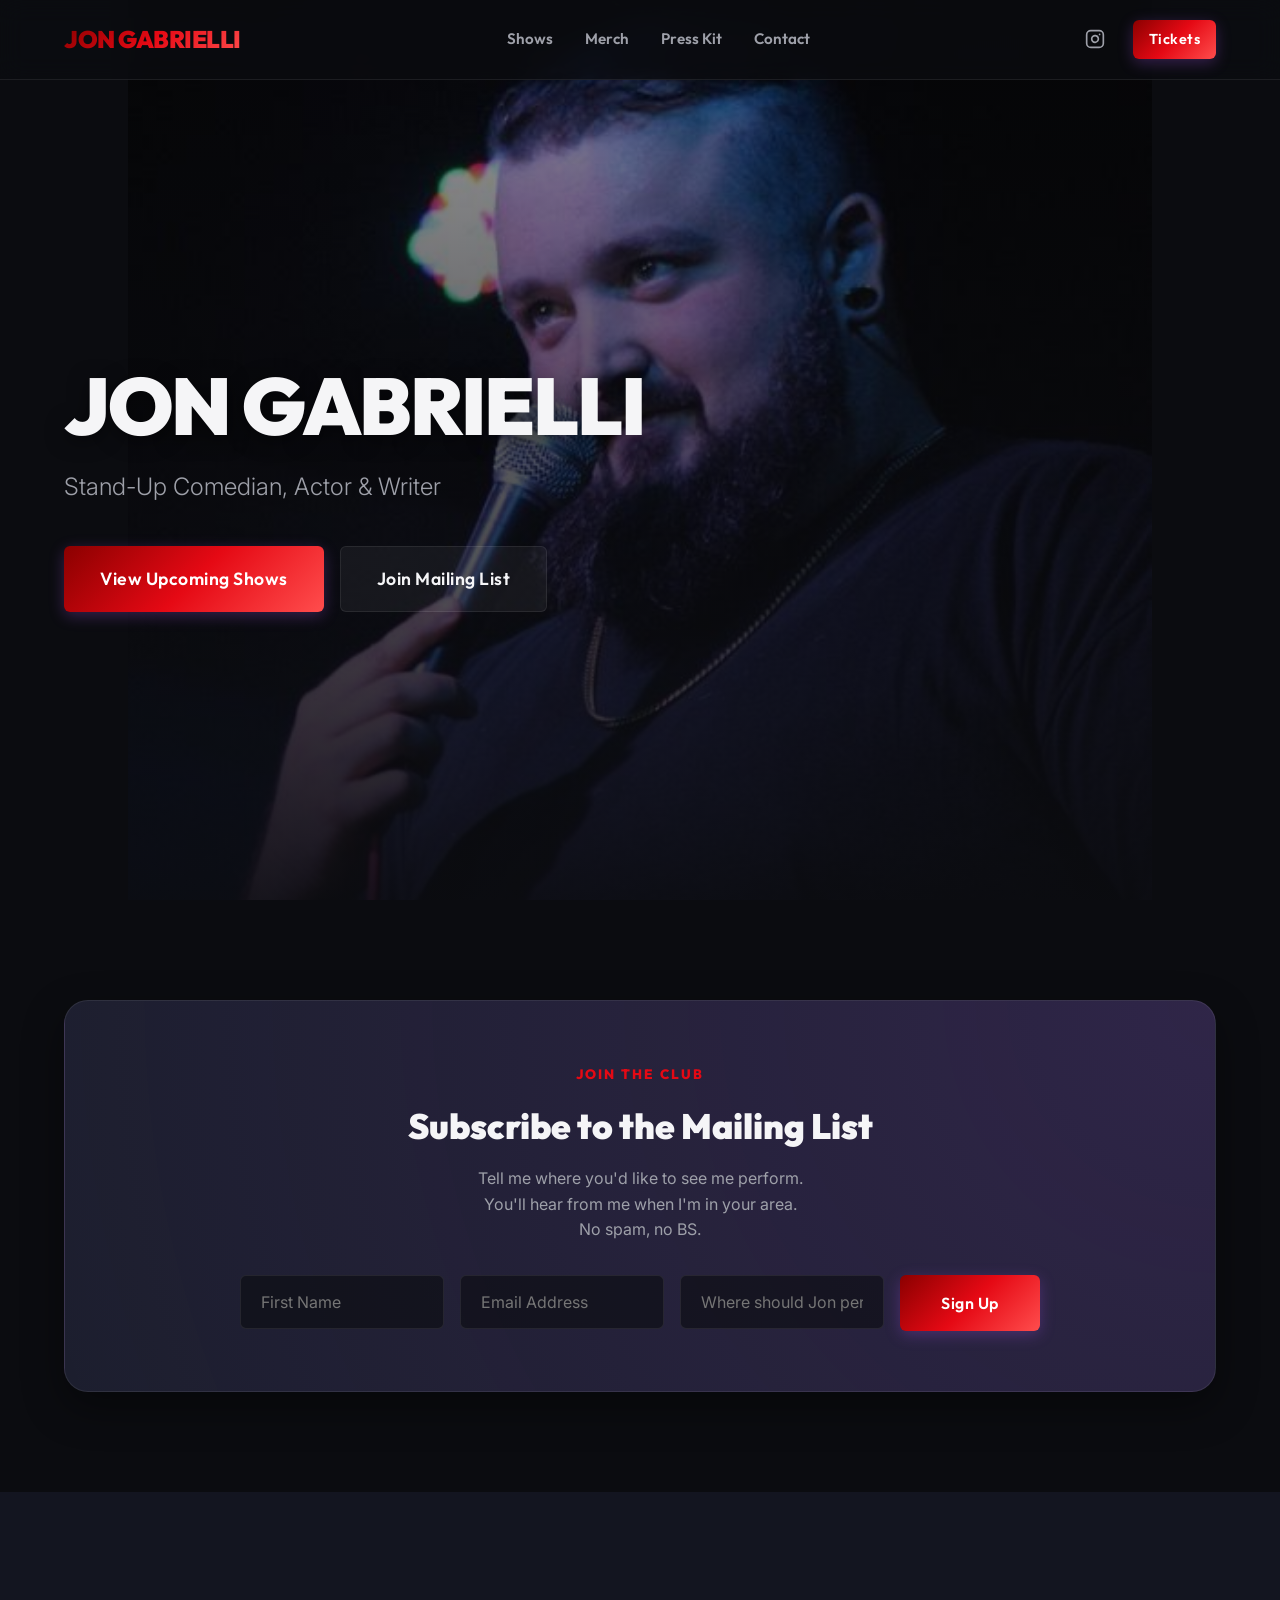
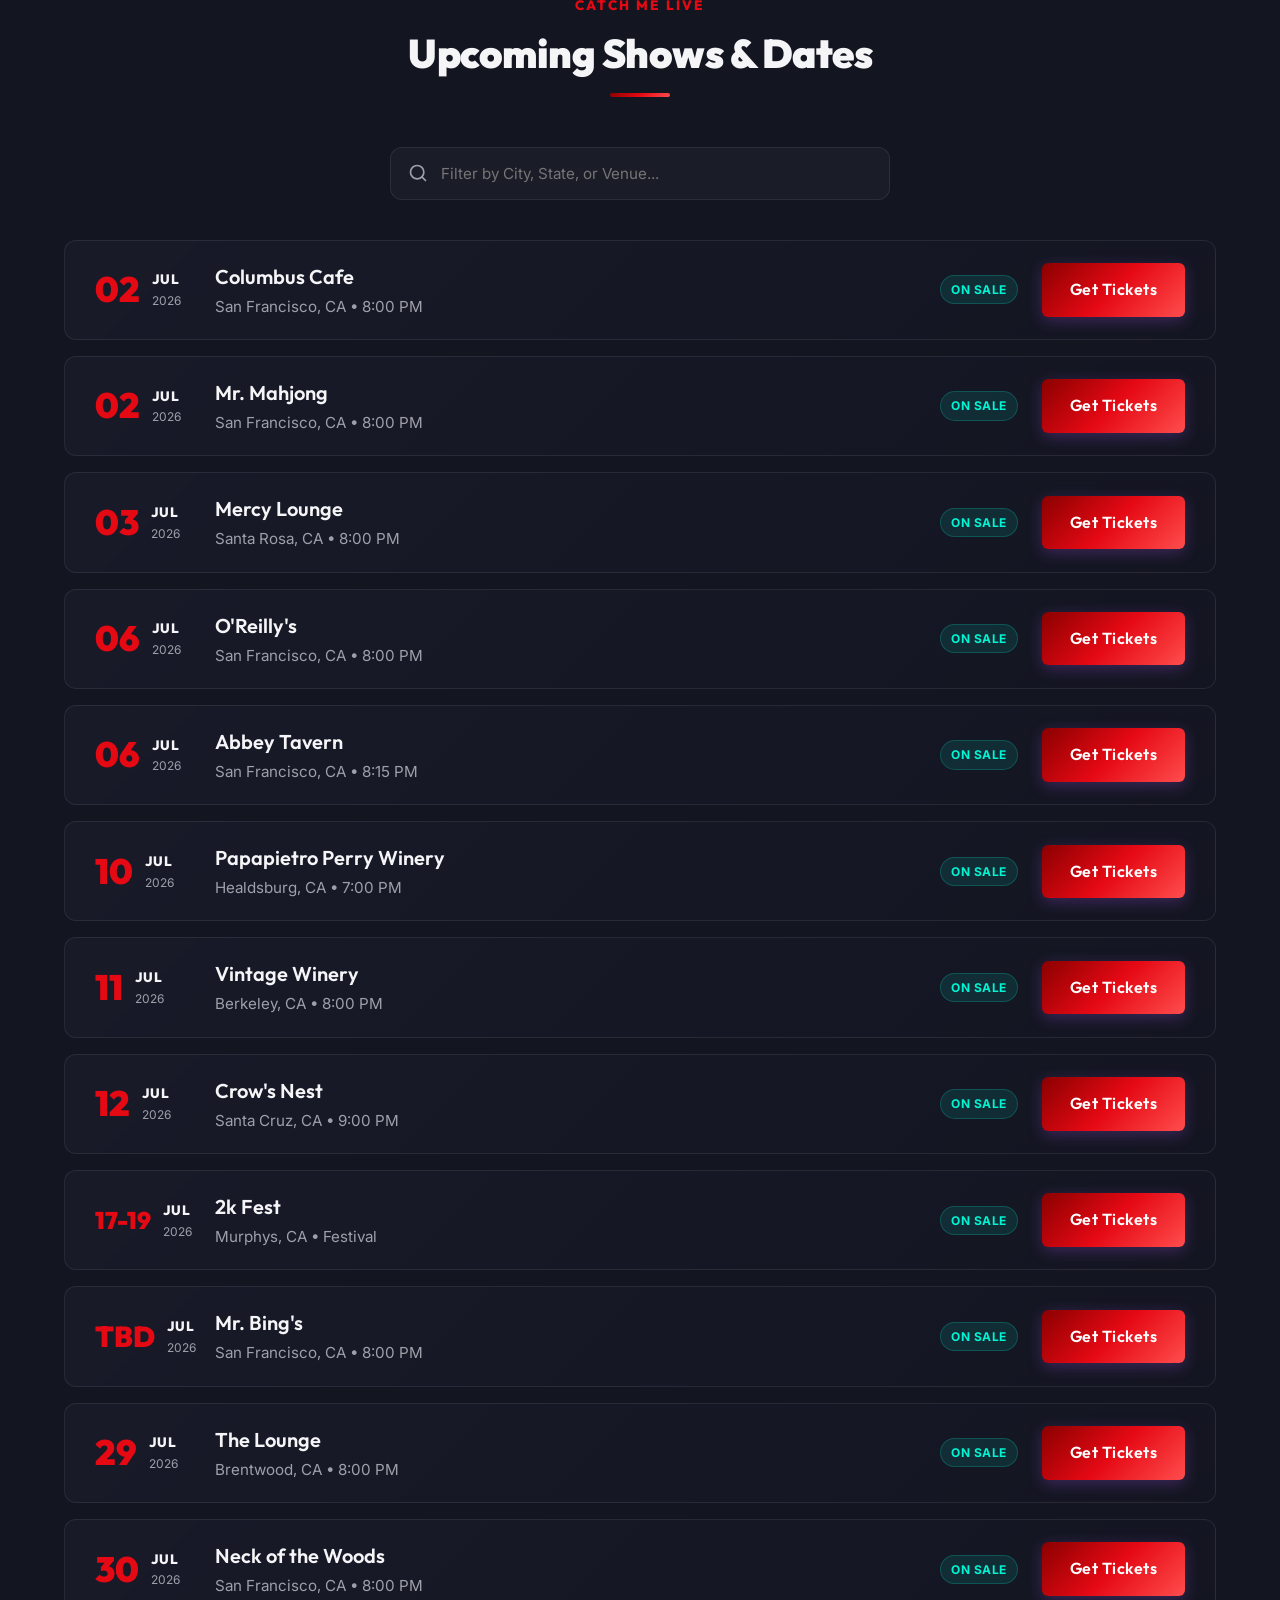
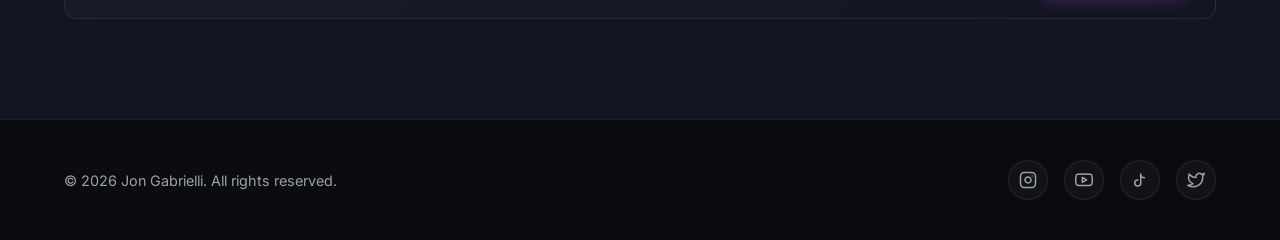
==== commit ab88b064: "Zoom out homepage hero fold background picture by 20%" ====
--- a/index.html
+++ b/index.html
@@ -46,7 +46,7 @@
 
     <!-- Hero Section (No Scroll Down Indicator) -->
     <section id="home" class="hero"
-        style="background-image: linear-gradient(rgba(11, 12, 16, 0.4), rgba(11, 12, 16, 0.95)), url('Assests/IMG_20250908_113914_384.jpg');">
+        style="background-image: linear-gradient(rgba(11, 12, 16, 0.4), rgba(11, 12, 16, 0.95)), url('Assests/IMG_20250908_113914_384.jpg'); background-size: 80%;">
         <div class="hero-content">
             <h1 class="hero-title">JON GABRIELLI</h1>
             <p class="hero-subtitle">Stand-Up Comedian, Actor &amp; Writer</p>
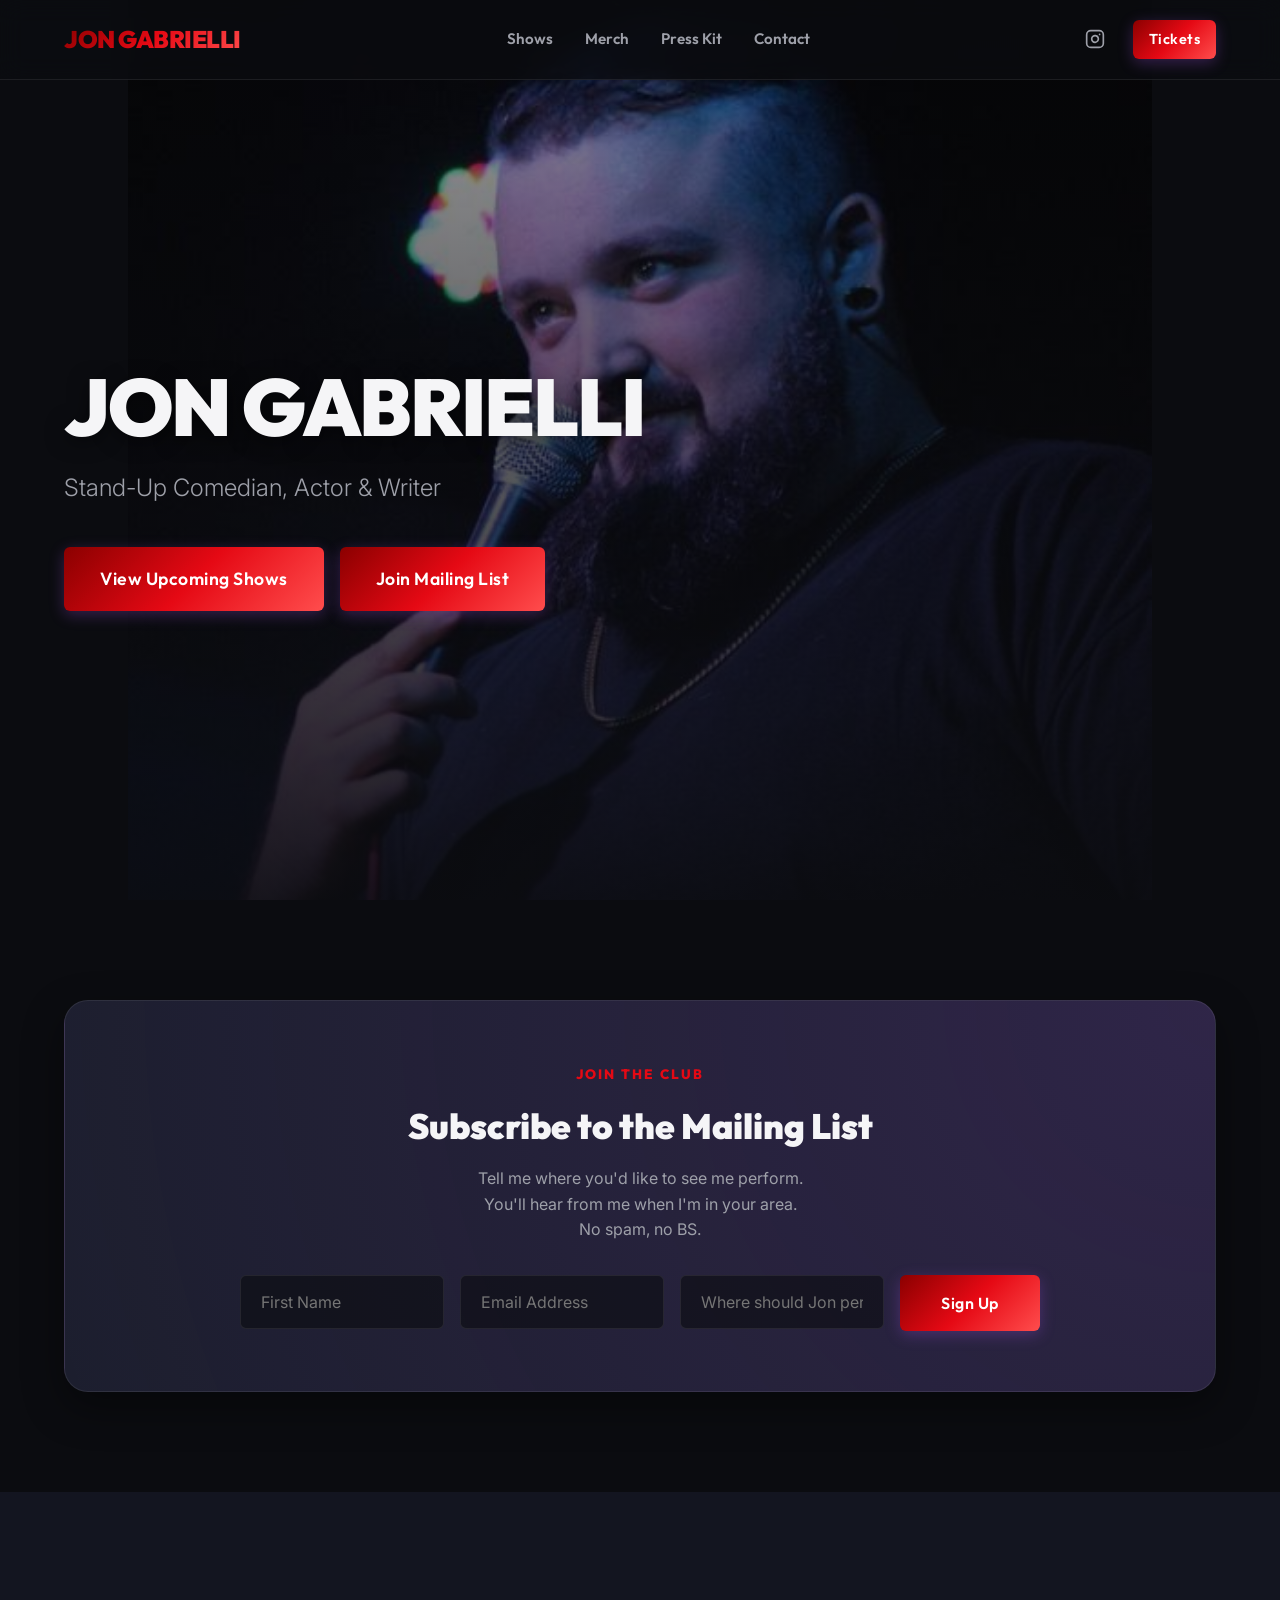
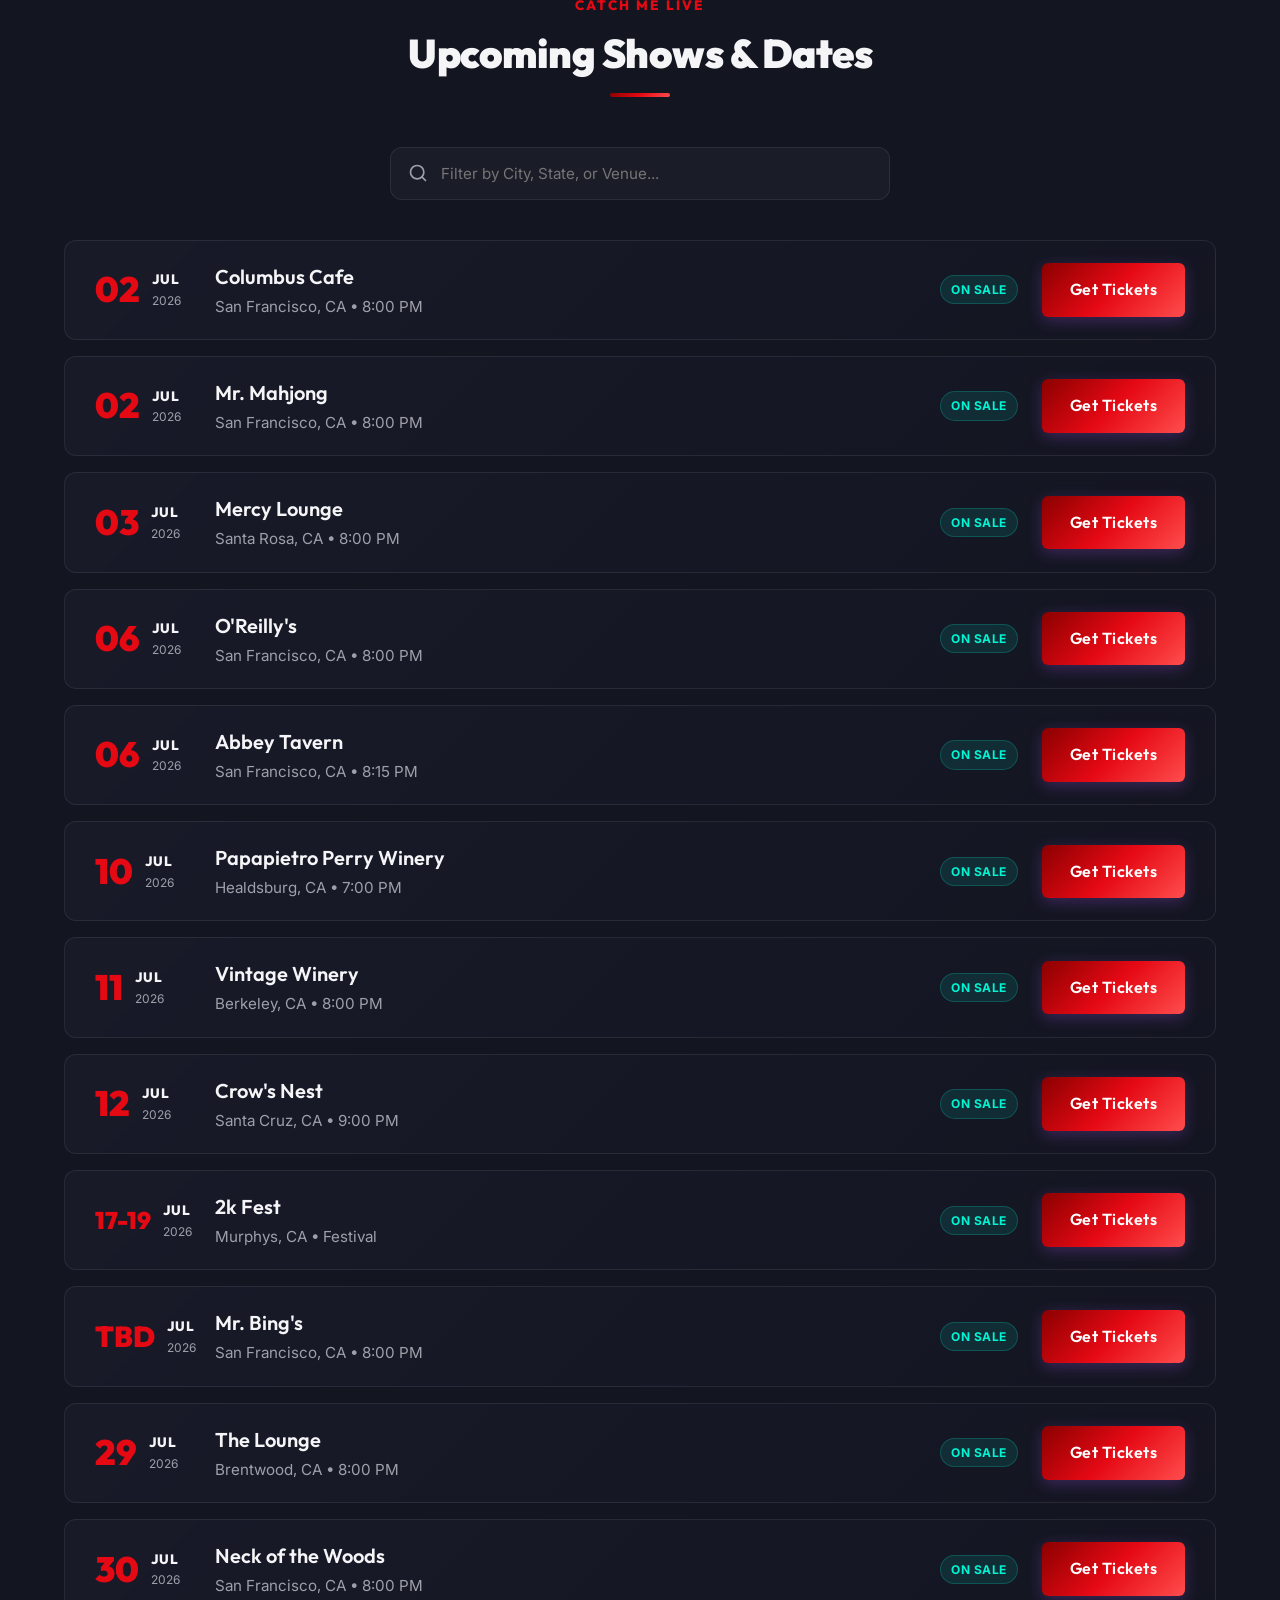
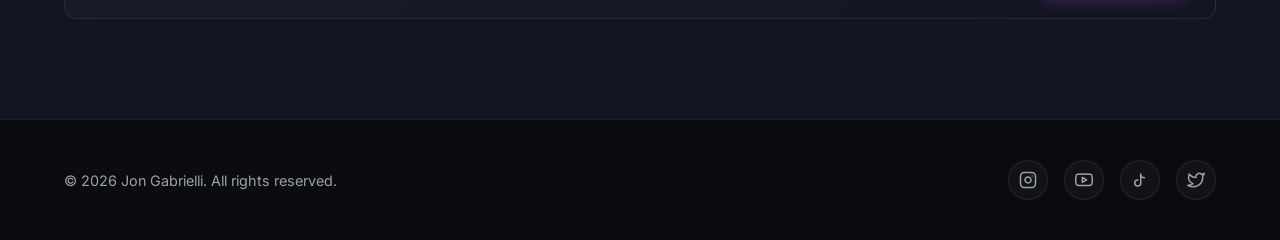
==== commit 82bf9e3a: "Make Join Mailing List button red like View Upcoming Shows" ====
--- a/index.html
+++ b/index.html
@@ -52,7 +52,7 @@
             <p class="hero-subtitle">Stand-Up Comedian, Actor &amp; Writer</p>
             <div class="hero-actions-container">
                 <a href="#shows" class="btn btn-primary btn-lg">View Upcoming Shows</a>
-                <a href="#newsletter" class="btn btn-secondary btn-lg">Join Mailing List</a>
+                <a href="#newsletter" class="btn btn-primary btn-lg">Join Mailing List</a>
             </div>
         </div>
     </section>
--- a/style.css
+++ b/style.css
@@ -820,6 +820,32 @@
     line-height: 1.8;
     font-size: 1.05rem;
     text-align: justify;
+}
+
+.credits-list {
+    list-style: none;
+    padding: 0;
+    margin: 0;
+    display: flex;
+    flex-direction: column;
+    gap: 14px;
+}
+
+.credits-list li {
+    font-size: 1.05rem;
+    line-height: 1.6;
+    color: var(--color-text-secondary);
+    padding-left: 28px;
+    position: relative;
+}
+
+.credits-list li::before {
+    content: '★';
+    position: absolute;
+    left: 0;
+    top: 0;
+    font-size: 1.1rem;
+    color: var(--color-accent);
 }
 
 .press-subtitle-sub {
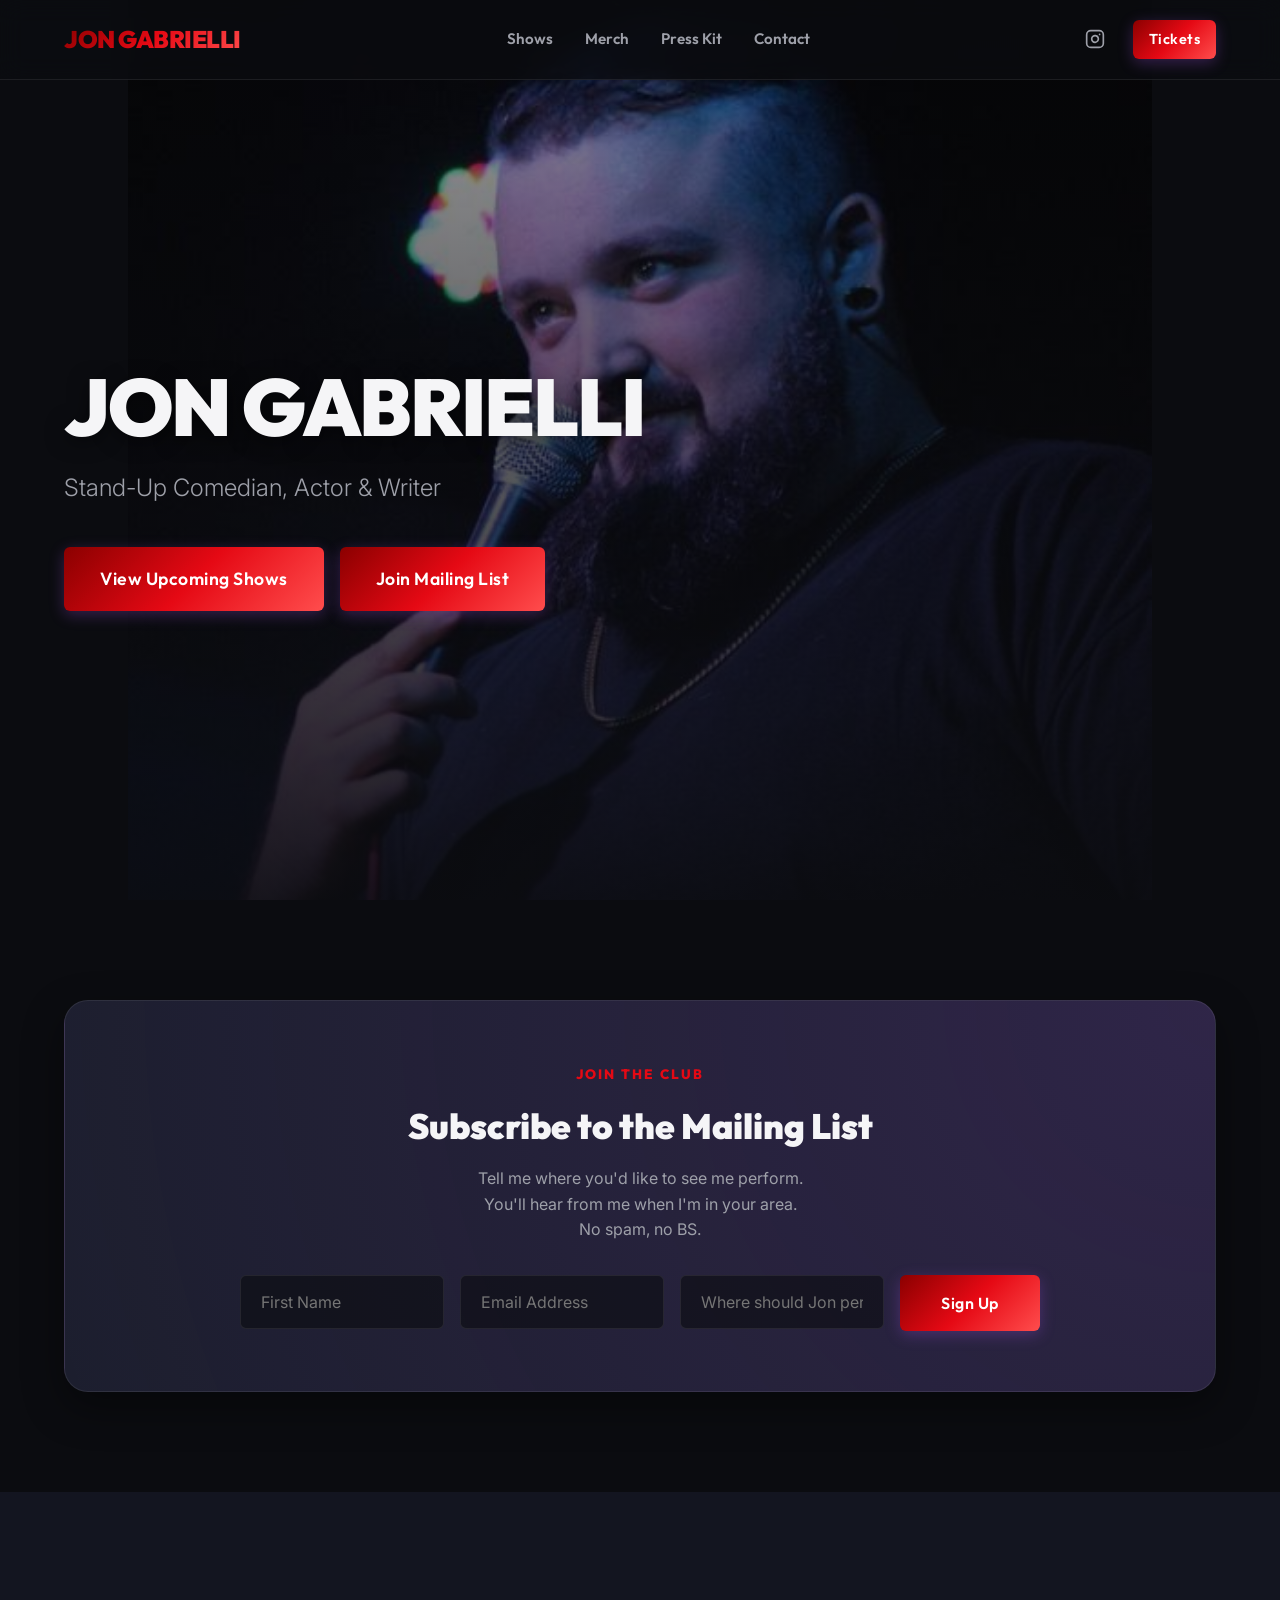
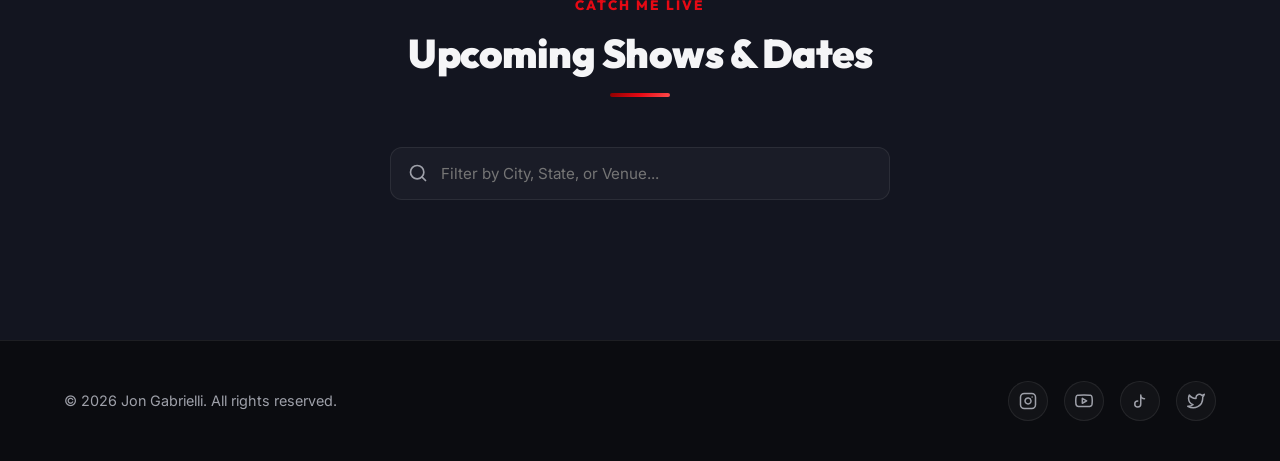
==== commit 29d379d4: "Update upcoming shows and fix mobile press bio spacing" ====
--- a/index.html
+++ b/index.html
@@ -214,6 +214,25 @@
                     </div>
 
                     <!-- Show Item 6 -->
+                    <div class="tour-item" data-location="san francisco ca robber baron sf jul july 6 8pm">
+                        <div class="tour-date">
+                            <span class="tour-day">06</span>
+                            <div class="tour-month-year">
+                                <span class="tour-month">JUL</span>
+                                <span class="tour-year">2026</span>
+                            </div>
+                        </div>
+                        <div class="tour-info">
+                            <h3 class="tour-venue">Robber Baron</h3>
+                            <p class="tour-city">San Francisco, CA &bull; 8:00 PM</p>
+                        </div>
+                        <div class="tour-status-action">
+                            <span class="badge badge-success">On Sale</span>
+                            <a href="https://www.instagram.com/jongabcomedy/" target="_blank" rel="noopener" class="btn btn-primary tour-btn">Get Tickets</a>
+                        </div>
+                    </div>
+
+                    <!-- Show Item 7 -->
                     <div class="tour-item" data-location="healdsburg ca papapietro perry winery jul july 10 7pm">
                         <div class="tour-date">
                             <span class="tour-day">10</span>
@@ -232,7 +251,7 @@
                         </div>
                     </div>
 
-                    <!-- Show Item 7 -->
+                    <!-- Show Item 8 -->
                     <div class="tour-item" data-location="berkeley berekely ca vintage winery jul july 11 8pm">
                         <div class="tour-date">
                             <span class="tour-day">11</span>
@@ -251,7 +270,7 @@
                         </div>
                     </div>
 
-                    <!-- Show Item 8 -->
+                    <!-- Show Item 9 -->
                     <div class="tour-item" data-location="santa cruz ca crows nest jul july 12 9pm">
                         <div class="tour-date">
                             <span class="tour-day">12</span>
@@ -270,7 +289,7 @@
                         </div>
                     </div>
 
-                    <!-- Show Item 9 -->
+                    <!-- Show Item 10 -->
                     <div class="tour-item" data-location="murphys ca 2k fest 2kfest jul july 17 18 19">
                         <div class="tour-date">
                             <span class="tour-day" style="font-size: 1.5rem; line-height: 1.5;">17-19</span>
@@ -289,10 +308,29 @@
                         </div>
                     </div>
 
-                    <!-- Show Item 10 -->
-                    <div class="tour-item" data-location="san francisco ca mr bings sf jul july tbd 8pm">
-                        <div class="tour-date">
-                            <span class="tour-day" style="font-size: 1.8rem; line-height: 1.2;">TBD</span>
+                    <!-- Show Item 11 -->
+                    <div class="tour-item" data-location="walnut creek ca walnut creek kitchen jul july 23 8pm">
+                        <div class="tour-date">
+                            <span class="tour-day">23</span>
+                            <div class="tour-month-year">
+                                <span class="tour-month">JUL</span>
+                                <span class="tour-year">2026</span>
+                            </div>
+                        </div>
+                        <div class="tour-info">
+                            <h3 class="tour-venue">Walnut Creek Kitchen</h3>
+                            <p class="tour-city">Walnut Creek, CA &bull; 8:00 PM</p>
+                        </div>
+                        <div class="tour-status-action">
+                            <span class="badge badge-success">On Sale</span>
+                            <a href="https://www.instagram.com/jongabcomedy/" target="_blank" rel="noopener" class="btn btn-primary tour-btn">Get Tickets</a>
+                        </div>
+                    </div>
+
+                    <!-- Show Item 12 -->
+                    <div class="tour-item" data-location="san francisco ca mr bings sf jul july 25 8pm">
+                        <div class="tour-date">
+                            <span class="tour-day">25</span>
                             <div class="tour-month-year">
                                 <span class="tour-month">JUL</span>
                                 <span class="tour-year">2026</span>
@@ -308,7 +346,45 @@
                         </div>
                     </div>
 
-                    <!-- Show Item 11 -->
+                    <!-- Show Item 13 -->
+                    <div class="tour-item" data-location="petaluma ca brooksnote winery jul july 25 8pm">
+                        <div class="tour-date">
+                            <span class="tour-day">25</span>
+                            <div class="tour-month-year">
+                                <span class="tour-month">JUL</span>
+                                <span class="tour-year">2026</span>
+                            </div>
+                        </div>
+                        <div class="tour-info">
+                            <h3 class="tour-venue">Brooksnote Winery</h3>
+                            <p class="tour-city">Petaluma, CA &bull; 8:00 PM</p>
+                        </div>
+                        <div class="tour-status-action">
+                            <span class="badge badge-success">On Sale</span>
+                            <a href="https://www.instagram.com/jongabcomedy/" target="_blank" rel="noopener" class="btn btn-primary tour-btn">Get Tickets</a>
+                        </div>
+                    </div>
+
+                    <!-- Show Item 14 -->
+                    <div class="tour-item" data-location="san francisco ca trivia irish times sf jul july 27 8pm">
+                        <div class="tour-date">
+                            <span class="tour-day">27</span>
+                            <div class="tour-month-year">
+                                <span class="tour-month">JUL</span>
+                                <span class="tour-year">2026</span>
+                            </div>
+                        </div>
+                        <div class="tour-info">
+                            <h3 class="tour-venue">Trivia @ Irish Times</h3>
+                            <p class="tour-city">San Francisco, CA &bull; 8:00 PM</p>
+                        </div>
+                        <div class="tour-status-action">
+                            <span class="badge badge-success">On Sale</span>
+                            <a href="https://www.instagram.com/jongabcomedy/" target="_blank" rel="noopener" class="btn btn-primary tour-btn">Get Tickets</a>
+                        </div>
+                    </div>
+
+                    <!-- Show Item 15 -->
                     <div class="tour-item" data-location="brentwood ca the lounge jul july 29 8pm">
                         <div class="tour-date">
                             <span class="tour-day">29</span>
@@ -327,17 +403,93 @@
                         </div>
                     </div>
 
-                    <!-- Show Item 12 -->
-                    <div class="tour-item" data-location="san francisco ca neck of the woods sf jul july 30 8pm">
-                        <div class="tour-date">
-                            <span class="tour-day">30</span>
-                            <div class="tour-month-year">
-                                <span class="tour-month">JUL</span>
-                                <span class="tour-year">2026</span>
-                            </div>
-                        </div>
-                        <div class="tour-info">
-                            <h3 class="tour-venue">Neck of the Woods</h3>
+                    <!-- Show Item 16 -->
+                    <div class="tour-item" data-location="san francisco ca trivia irish times sf aug august 3 8pm">
+                        <div class="tour-date">
+                            <span class="tour-day">03</span>
+                            <div class="tour-month-year">
+                                <span class="tour-month">AUG</span>
+                                <span class="tour-year">2026</span>
+                            </div>
+                        </div>
+                        <div class="tour-info">
+                            <h3 class="tour-venue">Trivia @ Irish Times</h3>
+                            <p class="tour-city">San Francisco, CA &bull; 8:00 PM</p>
+                        </div>
+                        <div class="tour-status-action">
+                            <span class="badge badge-success">On Sale</span>
+                            <a href="https://www.instagram.com/jongabcomedy/" target="_blank" rel="noopener" class="btn btn-primary tour-btn">Get Tickets</a>
+                        </div>
+                    </div>
+
+                    <!-- Show Item 17 -->
+                    <div class="tour-item" data-location="richmond ca the factory aug august 5 8pm">
+                        <div class="tour-date">
+                            <span class="tour-day">05</span>
+                            <div class="tour-month-year">
+                                <span class="tour-month">AUG</span>
+                                <span class="tour-year">2026</span>
+                            </div>
+                        </div>
+                        <div class="tour-info">
+                            <h3 class="tour-venue">The Factory</h3>
+                            <p class="tour-city">Richmond, CA &bull; 8:00 PM</p>
+                        </div>
+                        <div class="tour-status-action">
+                            <span class="badge badge-success">On Sale</span>
+                            <a href="https://www.instagram.com/jongabcomedy/" target="_blank" rel="noopener" class="btn btn-primary tour-btn">Get Tickets</a>
+                        </div>
+                    </div>
+
+                    <!-- Show Item 18 -->
+                    <div class="tour-item" data-location="rome italy aug august 9-28">
+                        <div class="tour-date">
+                            <span class="tour-day" style="font-size: 1.5rem; line-height: 1.5;">9-28</span>
+                            <div class="tour-month-year">
+                                <span class="tour-month">AUG</span>
+                                <span class="tour-year">2026</span>
+                            </div>
+                        </div>
+                        <div class="tour-info">
+                            <h3 class="tour-venue">Rome, Italy</h3>
+                            <p class="tour-city">Rome, Italy &bull; Tour Dates</p>
+                        </div>
+                        <div class="tour-status-action">
+                            <span class="badge badge-success">On Sale</span>
+                            <a href="https://www.instagram.com/jongabcomedy/" target="_blank" rel="noopener" class="btn btn-primary tour-btn">Get Tickets</a>
+                        </div>
+                    </div>
+
+                    <!-- Show Item 19 -->
+                    <div class="tour-item" data-location="kenwood ca deerfield ranch winery aug august 29 8pm">
+                        <div class="tour-date">
+                            <span class="tour-day">29</span>
+                            <div class="tour-month-year">
+                                <span class="tour-month">AUG</span>
+                                <span class="tour-year">2026</span>
+                            </div>
+                        </div>
+                        <div class="tour-info">
+                            <h3 class="tour-venue">Deerfield Ranch Winery</h3>
+                            <p class="tour-city">Kenwood, CA &bull; 8:00 PM</p>
+                        </div>
+                        <div class="tour-status-action">
+                            <span class="badge badge-success">On Sale</span>
+                            <a href="https://www.instagram.com/jongabcomedy/" target="_blank" rel="noopener" class="btn btn-primary tour-btn">Get Tickets</a>
+                        </div>
+                    </div>
+
+                    <!-- Show Item 20 -->
+                    <div class="tour-item" data-location="san francisco ca trivia irish times sf aug august 31 8pm">
+                        <div class="tour-date">
+                            <span class="tour-day">31</span>
+                            <div class="tour-month-year">
+                                <span class="tour-month">AUG</span>
+                                <span class="tour-year">2026</span>
+                            </div>
+                        </div>
+                        <div class="tour-info">
+                            <h3 class="tour-venue">Trivia @ Irish Times</h3>
                             <p class="tour-city">San Francisco, CA &bull; 8:00 PM</p>
                         </div>
                         <div class="tour-status-action">
--- a/style.css
+++ b/style.css
@@ -1789,7 +1789,7 @@
     
     .nav .nav-link:hover, 
     .nav .nav-link.active {
-        color: var(--color-accent);
+        color: #ff4d4d;
     }
     
     /* Small screen menu style - center logo */
@@ -1907,4 +1907,12 @@
         top: 20px;
         right: 20px;
     }
-}
+    
+    .press-bio-card {
+        padding: 24px;
+    }
+    
+    .press-bio-card p {
+        text-align: left;
+    }
+}
